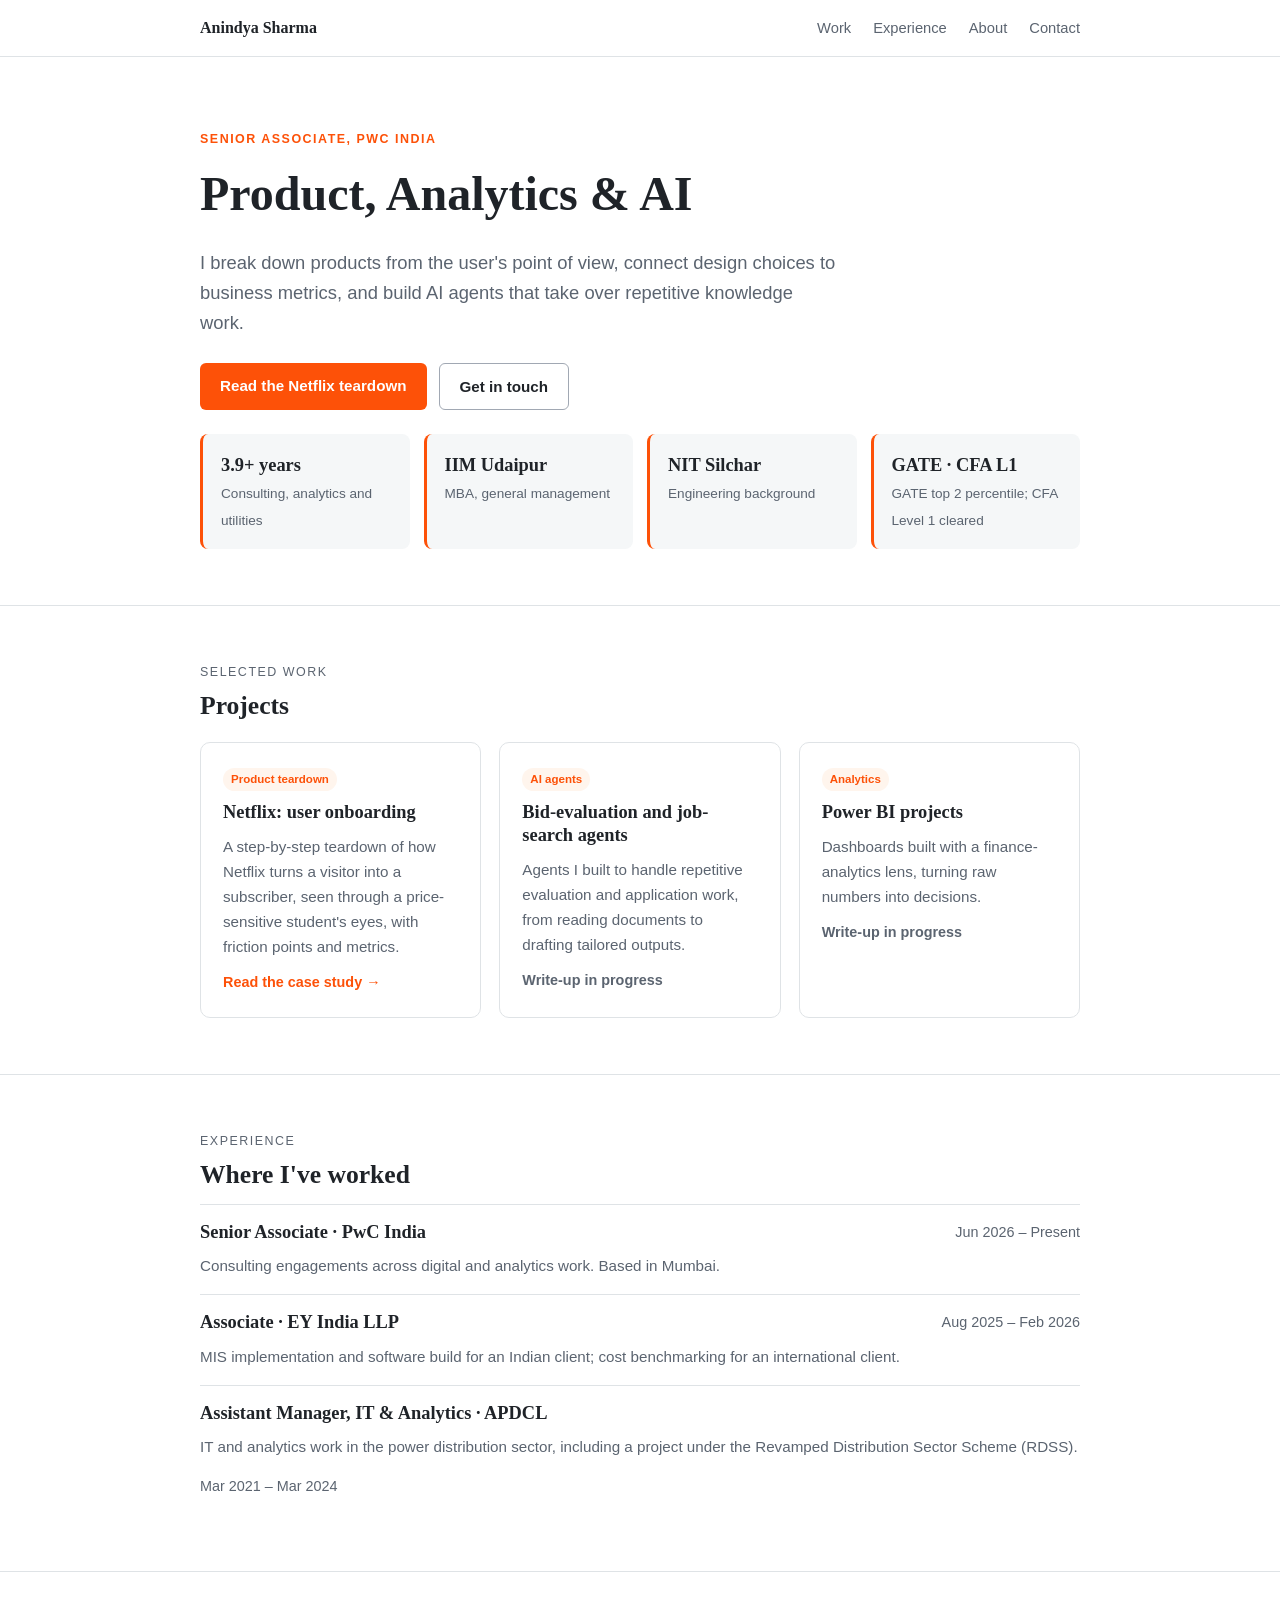
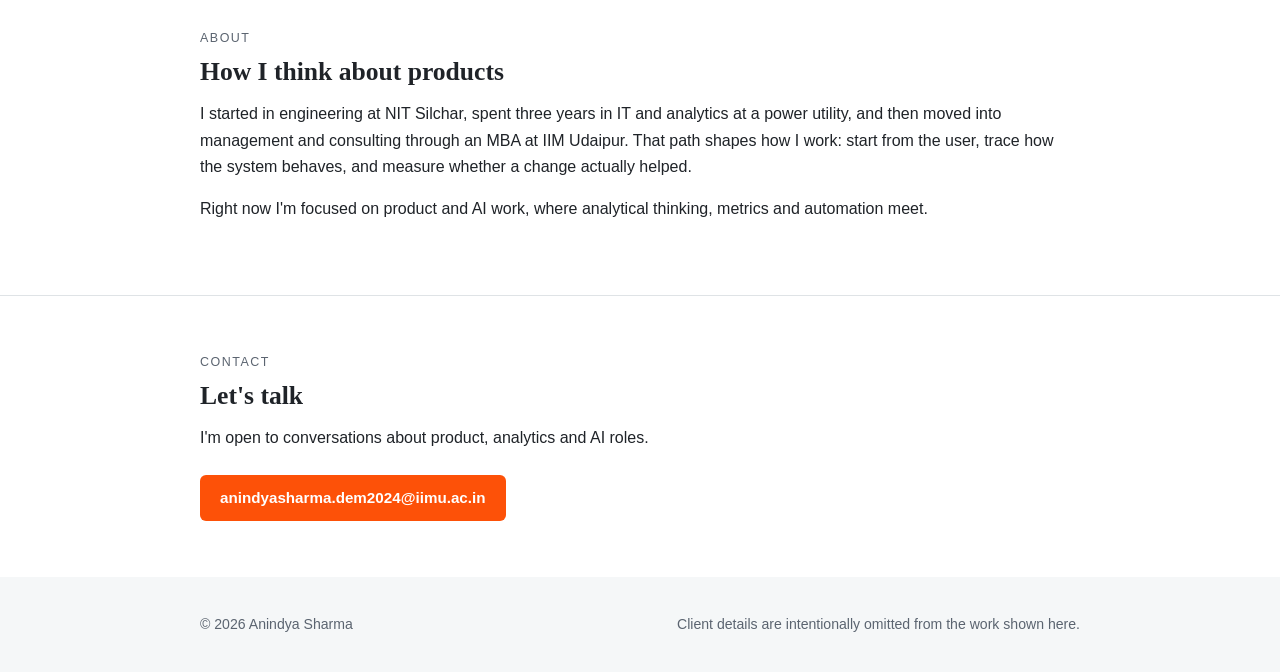
==== index.html @ fd5a07c2 "Add Portfolio SIte" ====
<!DOCTYPE html>
<html lang="en">
<head>
<meta charset="utf-8">
<meta name="viewport" content="width=device-width, initial-scale=1">
<title>Anindya Sharma | Product, Analytics &amp; AI</title>
<meta name="description" content="Portfolio of Anindya Sharma: product teardowns, analytics and AI agent projects. Senior Associate at PwC India; IIM Udaipur MBA; NIT Silchar engineer.">
<link rel="stylesheet" href="style.css">
</head>
<body>

<header class="nav">
  <div class="wrap">
    <a class="brand" href="#top">Anindya Sharma</a>
    <ul>
      <li><a href="#work">Work</a></li>
      <li><a href="#experience">Experience</a></li>
      <li><a href="#about">About</a></li>
      <li><a href="#contact">Contact</a></li>
    </ul>
  </div>
</header>

<main id="top">

  <div class="hero">
    <div class="wrap">
      <div class="eyebrow">Senior Associate, PwC India</div>
      <h1>Product, Analytics &amp; AI</h1>
      <p class="lead">I break down products from the user's point of view, connect design choices to business metrics, and build AI agents that take over repetitive knowledge work.</p>
      <div class="btns">
        <a class="btn primary" href="netflix-onboarding.html">Read the Netflix teardown</a>
        <a class="btn ghost" href="#contact">Get in touch</a>
      </div>
      <div class="stats">
        <div class="stat"><b>3.9+ years</b><span>Consulting, analytics and utilities</span></div>
        <div class="stat"><b>IIM Udaipur</b><span>MBA, general management</span></div>
        <div class="stat"><b>NIT Silchar</b><span>Engineering background</span></div>
        <div class="stat"><b>GATE · CFA L1</b><span>GATE top 2 percentile; CFA Level 1 cleared</span></div>
      </div>
    </div>
  </div>

  <section id="work">
    <div class="wrap">
      <div class="section-label">Selected work</div>
      <h2>Projects</h2>
      <div class="grid">
        <a class="card" href="netflix-onboarding.html">
          <span class="tag">Product teardown</span>
          <h3>Netflix: user onboarding</h3>
          <p>A step-by-step teardown of how Netflix turns a visitor into a subscriber, seen through a price-sensitive student's eyes, with friction points and metrics.</p>
          <div class="more">Read the case study →</div>
        </a>
        <div class="card">
          <span class="tag">AI agents</span>
          <h3>Bid-evaluation and job-search agents</h3>
          <p>Agents I built to handle repetitive evaluation and application work, from reading documents to drafting tailored outputs.</p>
          <div class="more" style="color:var(--grey-1)">Write-up in progress</div>
        </div>
        <div class="card">
          <span class="tag">Analytics</span>
          <h3>Power BI projects</h3>
          <p>Dashboards built with a finance-analytics lens, turning raw numbers into decisions.</p>
          <div class="more" style="color:var(--grey-1)">Write-up in progress</div>
        </div>
      </div>
    </div>
  </section>

  <section id="experience">
    <div class="wrap">
      <div class="section-label">Experience</div>
      <h2>Where I've worked</h2>

      <div class="role">
        <div>
          <h3>Senior Associate · PwC India</h3>
          <p>Consulting engagements across digital and analytics work. Based in Mumbai.</p>
        </div>
        <div class="when">Jun 2026 – Present</div>
      </div>

      <div class="role">
        <div>
          <h3>Associate · EY India LLP</h3>
          <p>MIS implementation and software build for an Indian client; cost benchmarking for an international client.</p>
        </div>
        <div class="when">Aug 2025 – Feb 2026</div>
      </div>

      <div class="role">
        <div>
          <h3>Assistant Manager, IT &amp; Analytics · APDCL</h3>
          <p>IT and analytics work in the power distribution sector, including a project under the Revamped Distribution Sector Scheme (RDSS).</p>
        </div>
        <div class="when">Mar 2021 – Mar 2024</div>
      </div>
    </div>
  </section>

  <section id="about">
    <div class="wrap">
      <div class="section-label">About</div>
      <h2>How I think about products</h2>
      <p>I started in engineering at NIT Silchar, spent three years in IT and analytics at a power utility, and then moved into management and consulting through an MBA at IIM Udaipur. That path shapes how I work: start from the user, trace how the system behaves, and measure whether a change actually helped.</p>
      <p>Right now I'm focused on product and AI work, where analytical thinking, metrics and automation meet.</p>
    </div>
  </section>

  <section id="contact">
    <div class="wrap">
      <div class="section-label">Contact</div>
      <h2>Let's talk</h2>
      <p>I'm open to conversations about product, analytics and AI roles.</p>
      <div class="btns">
        <a class="btn primary" href="mailto:anindyasharma.dem2024@iimu.ac.in">anindyasharma.dem2024@iimu.ac.in</a>
      </div>
    </div>
  </section>

</main>

<footer>
  <div class="wrap">
    <span>© 2026 Anindya Sharma</span>
    <span>Client details are intentionally omitted from the work shown here.</span>
  </div>
</footer>

</body>
</html>
---- style.css ----
:root {
  --orange: #FD5108;
  --orange-2: #FE7C39;
  --orange-soft: #FFE8D4;
  --orange-faint: #FFF5ED;
  --ink: #1f2328;
  --grey-1: #5b6470;
  --grey-2: #A1A8B3;
  --grey-3: #DFE3E6;
  --grey-4: #F5F7F8;
  --bg: #ffffff;
}

* { box-sizing: border-box; }
html { scroll-behavior: smooth; }

body {
  margin: 0;
  font-family: Arial, Helvetica, sans-serif;
  color: var(--ink);
  background: var(--bg);
  line-height: 1.65;
  font-size: 16px;
}

h1, h2, h3 { font-family: Georgia, "Times New Roman", serif; line-height: 1.25; margin: 0 0 .5em; }
h1 { font-size: clamp(2rem, 5vw, 3rem); }
h2 { font-size: 1.6rem; }
h3 { font-size: 1.15rem; }
p { margin: 0 0 1em; }
a { color: var(--orange); text-decoration: none; }
a:hover { text-decoration: underline; }

.wrap { max-width: 920px; margin: 0 auto; padding: 0 20px; }

/* nav */
.nav { position: sticky; top: 0; background: rgba(255,255,255,.94); backdrop-filter: blur(6px); border-bottom: 1px solid var(--grey-3); z-index: 10; }
.nav .wrap { display: flex; justify-content: space-between; align-items: center; height: 56px; }
.nav .brand { font-family: Georgia, serif; font-weight: bold; color: var(--ink); }
.nav ul { list-style: none; display: flex; gap: 22px; margin: 0; padding: 0; font-size: .92rem; }
.nav a { color: var(--grey-1); }
.nav a:hover { color: var(--orange); text-decoration: none; }

/* hero */
.hero { padding: 72px 0 56px; border-bottom: 1px solid var(--grey-3); }
.eyebrow { text-transform: uppercase; letter-spacing: .12em; font-size: .78rem; color: var(--orange); font-weight: bold; margin-bottom: 14px; }
.hero p.lead { font-size: 1.15rem; color: var(--grey-1); max-width: 640px; }
.btns { display: flex; gap: 12px; flex-wrap: wrap; margin-top: 24px; }
.btn { display: inline-block; padding: 10px 20px; border-radius: 6px; font-weight: bold; font-size: .95rem; }
.btn.primary { background: var(--orange); color: #fff; }
.btn.primary:hover { background: var(--orange-2); text-decoration: none; }
.btn.ghost { border: 1px solid var(--grey-2); color: var(--ink); }
.btn.ghost:hover { border-color: var(--orange); color: var(--orange); text-decoration: none; }

section { padding: 56px 0; border-bottom: 1px solid var(--grey-3); }
section:last-of-type { border-bottom: none; }
.section-label { text-transform: uppercase; letter-spacing: .12em; font-size: .78rem; color: var(--grey-1); margin-bottom: 8px; }

/* stats */
.stats { display: grid; grid-template-columns: repeat(auto-fit, minmax(180px, 1fr)); gap: 14px; margin-top: 24px; }
.stat { background: var(--grey-4); border-radius: 8px; padding: 16px 18px; border-left: 3px solid var(--orange); }
.stat b { display: block; font-family: Georgia, serif; font-size: 1.15rem; }
.stat span { font-size: .85rem; color: var(--grey-1); }

/* cards */
.grid { display: grid; grid-template-columns: repeat(auto-fit, minmax(260px, 1fr)); gap: 18px; margin-top: 20px; }
.card { border: 1px solid var(--grey-3); border-radius: 10px; padding: 22px; background: #fff; transition: border-color .15s, transform .15s; display: block; color: var(--ink); }
a.card:hover { border-color: var(--orange); transform: translateY(-2px); text-decoration: none; }
.card .tag { display: inline-block; font-size: .72rem; background: var(--orange-faint); color: var(--orange); padding: 2px 8px; border-radius: 99px; margin-bottom: 10px; font-weight: bold; }
.card .tag.muted { background: var(--grey-4); color: var(--grey-1); }
.card p { color: var(--grey-1); font-size: .95rem; margin-bottom: 0; }
.card .more { margin-top: 12px; font-weight: bold; color: var(--orange); font-size: .9rem; }

/* timeline */
.role { display: flex; justify-content: space-between; gap: 16px; padding: 16px 0; border-top: 1px solid var(--grey-3); flex-wrap: wrap; }
.role:first-of-type { border-top: none; }
.role .when { color: var(--grey-1); font-size: .9rem; white-space: nowrap; }
.role p { color: var(--grey-1); margin: 4px 0 0; font-size: .95rem; }

/* case study */
.case-head { padding: 56px 0 28px; }
.meta { width: 100%; border-collapse: collapse; margin: 18px 0 0; font-size: .92rem; }
.meta td { padding: 9px 12px; border-bottom: 1px solid var(--grey-3); vertical-align: top; }
.meta td:first-child { width: 150px; color: var(--grey-1); font-weight: bold; background: var(--grey-4); }
.callout { background: var(--orange-faint); border-left: 4px solid var(--orange); padding: 16px 20px; border-radius: 6px; margin: 18px 0; }
.callout.grey { background: var(--grey-4); border-left-color: var(--grey-2); }
.flow { display: flex; flex-wrap: wrap; gap: 8px; align-items: center; margin: 14px 0; }
.flow span.step { background: var(--grey-4); border: 1px solid var(--grey-3); padding: 8px 14px; border-radius: 6px; font-weight: bold; font-size: .92rem; }
.flow span.arrow { color: var(--orange); font-weight: bold; }
.two { display: grid; grid-template-columns: 1fr 1fr; gap: 18px; margin: 16px 0; }
.box { border-radius: 8px; padding: 18px 20px; }
.box.good { background: #f1f8f1; border: 1px solid #cfe5cf; }
.box.fix { background: var(--orange-faint); border: 1px solid var(--orange-soft); }
.box h3 { margin-bottom: 8px; }
.box ul { margin: 0; padding-left: 18px; }
.box li { margin-bottom: 6px; }
table.data { width: 100%; border-collapse: collapse; margin: 14px 0; font-size: .95rem; }
table.data th { text-align: left; background: var(--ink); color: #fff; padding: 10px 12px; }
table.data td { padding: 10px 12px; border-bottom: 1px solid var(--grey-3); }
.back { display: inline-block; margin-top: 24px; font-size: .92rem; }

footer { padding: 36px 0; background: var(--grey-4); color: var(--grey-1); font-size: .88rem; }
footer .wrap { display: flex; justify-content: space-between; flex-wrap: wrap; gap: 8px; }

@media (max-width: 640px) {
  .two { grid-template-columns: 1fr; }
  .nav ul { gap: 14px; font-size: .85rem; }
  .hero { padding: 48px 0 40px; }
}
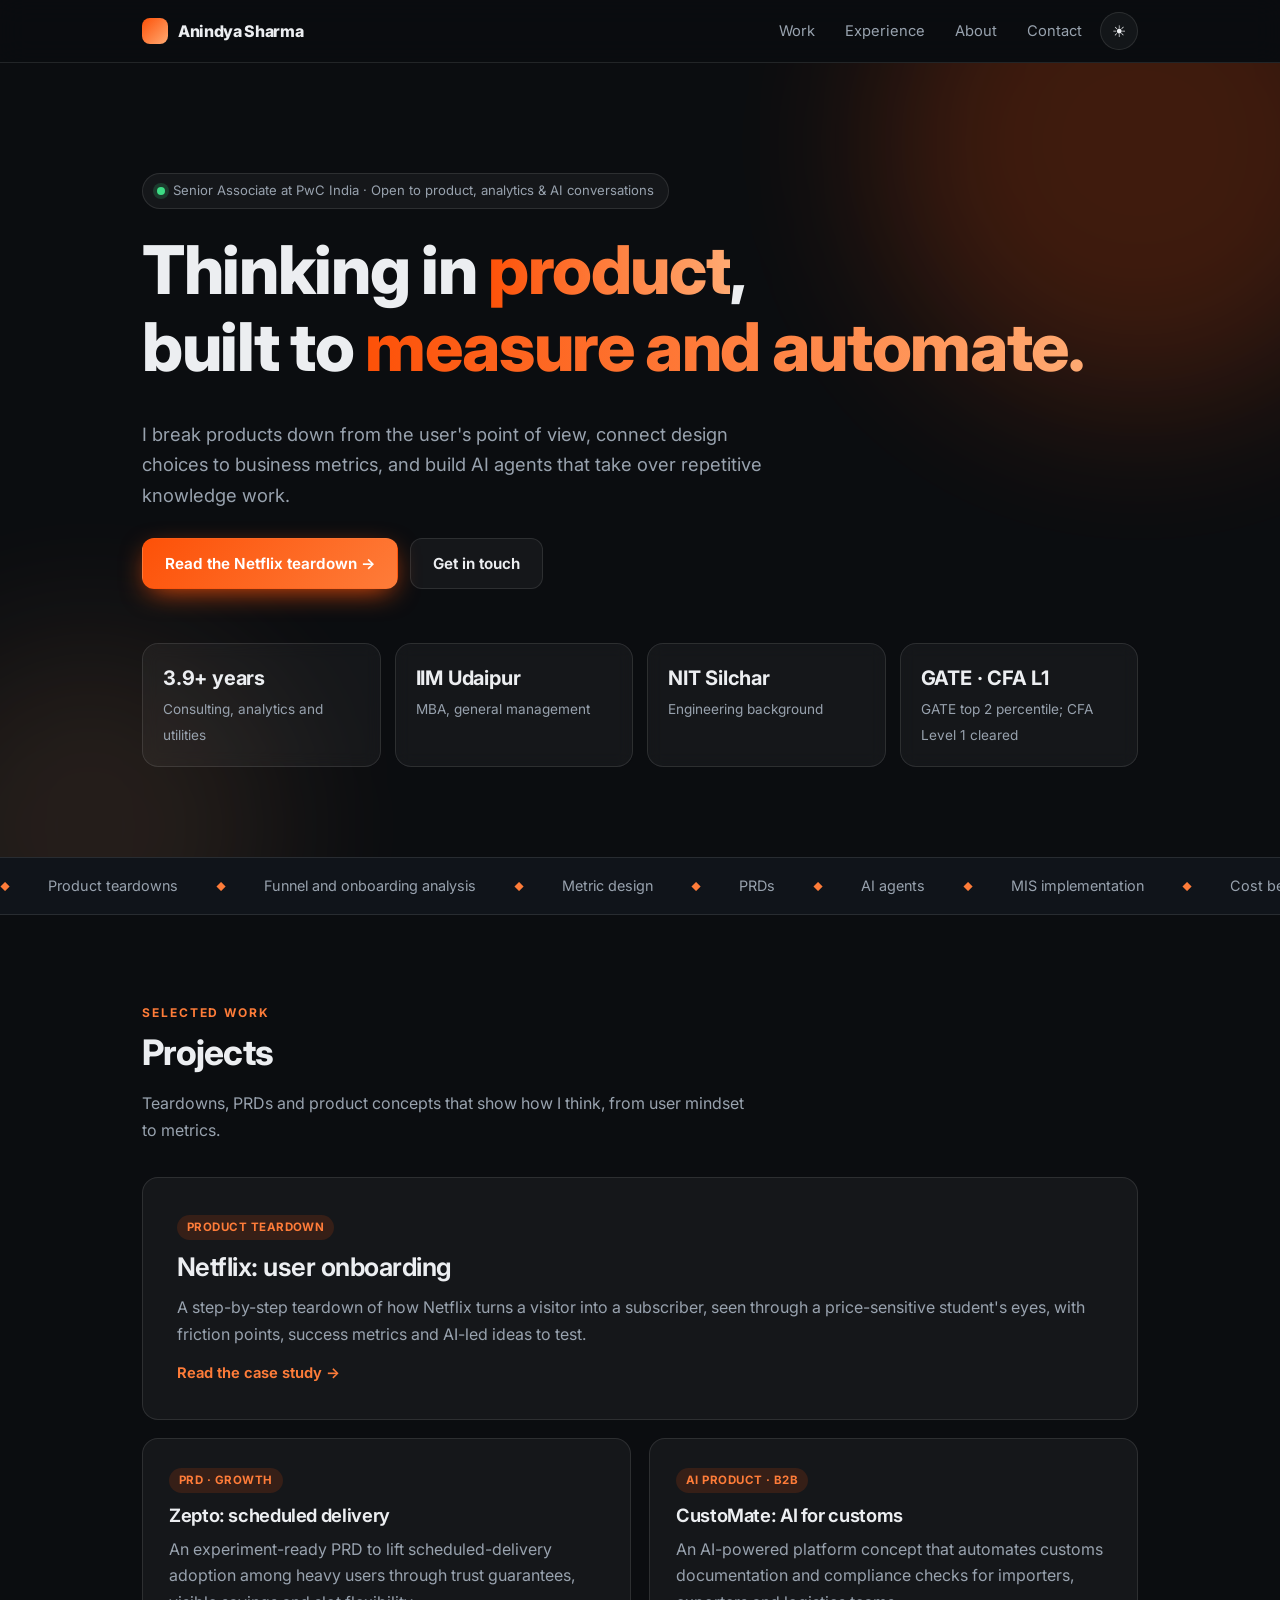
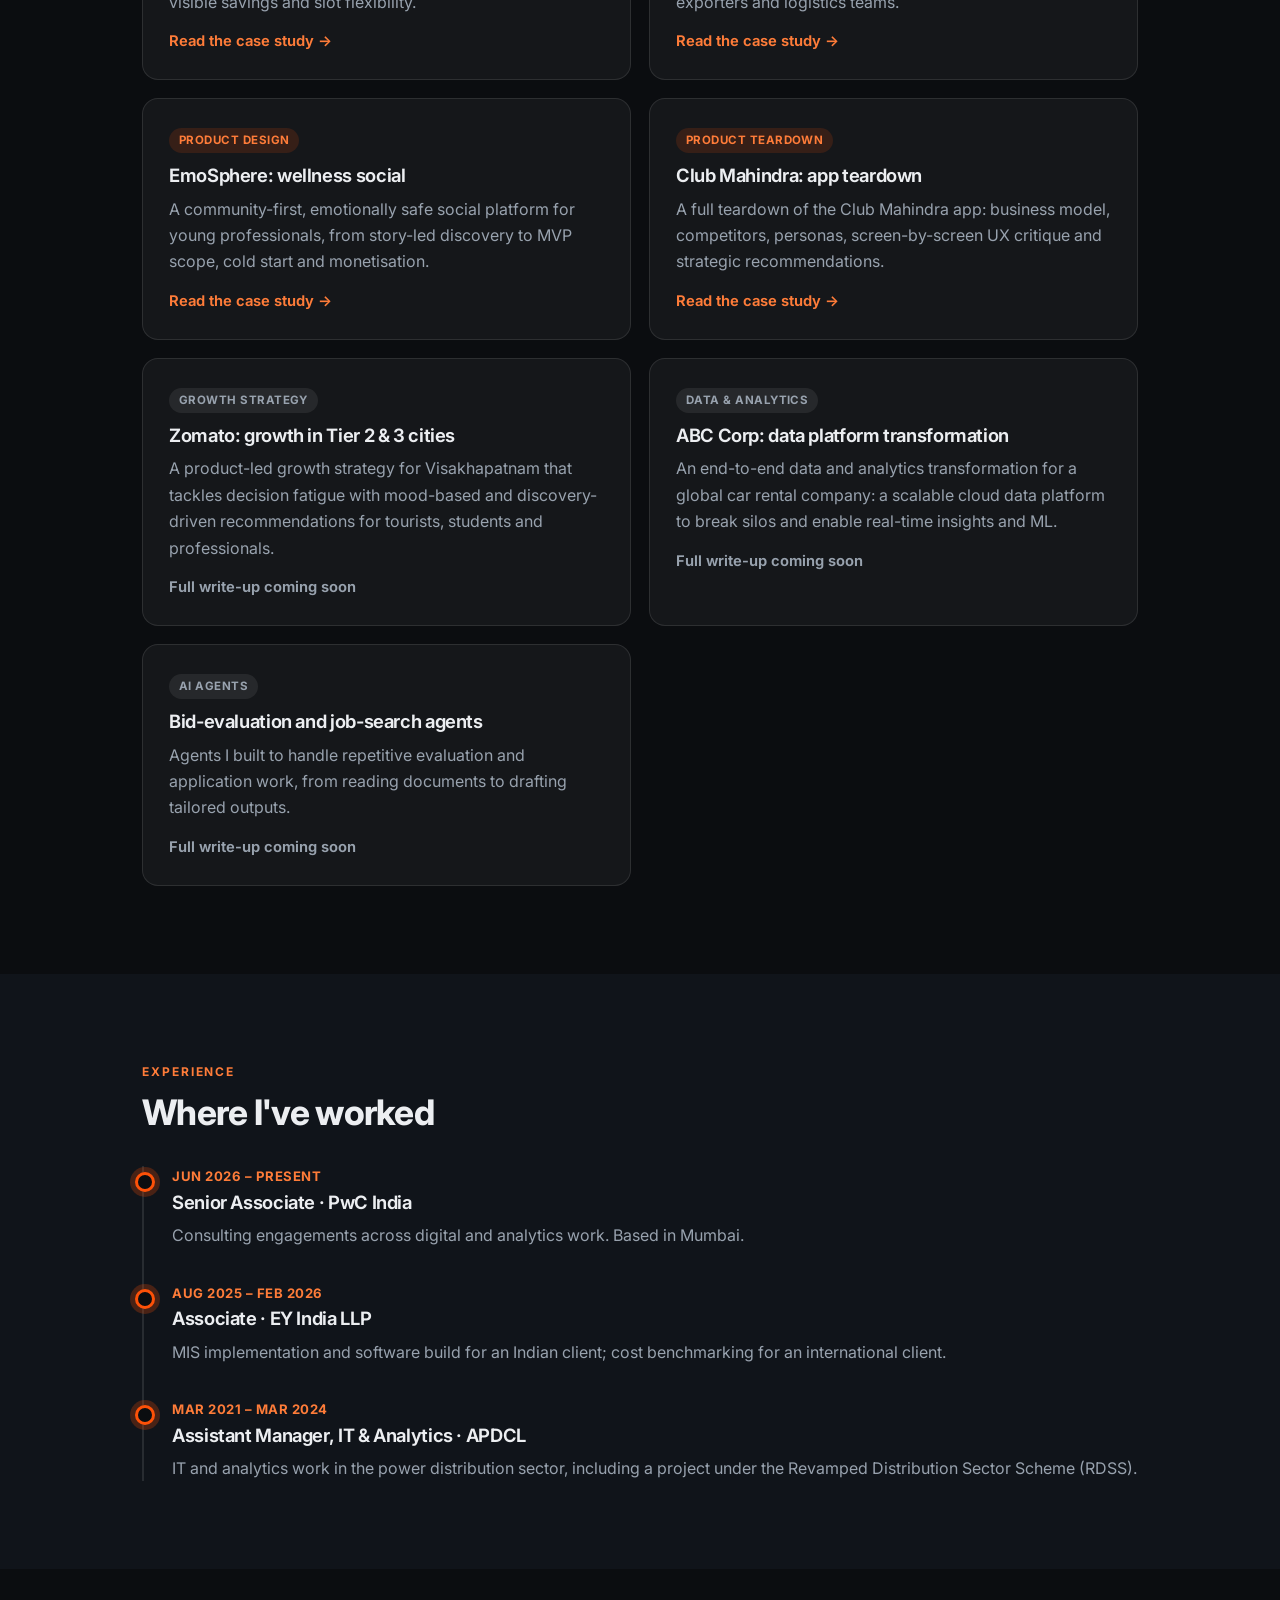
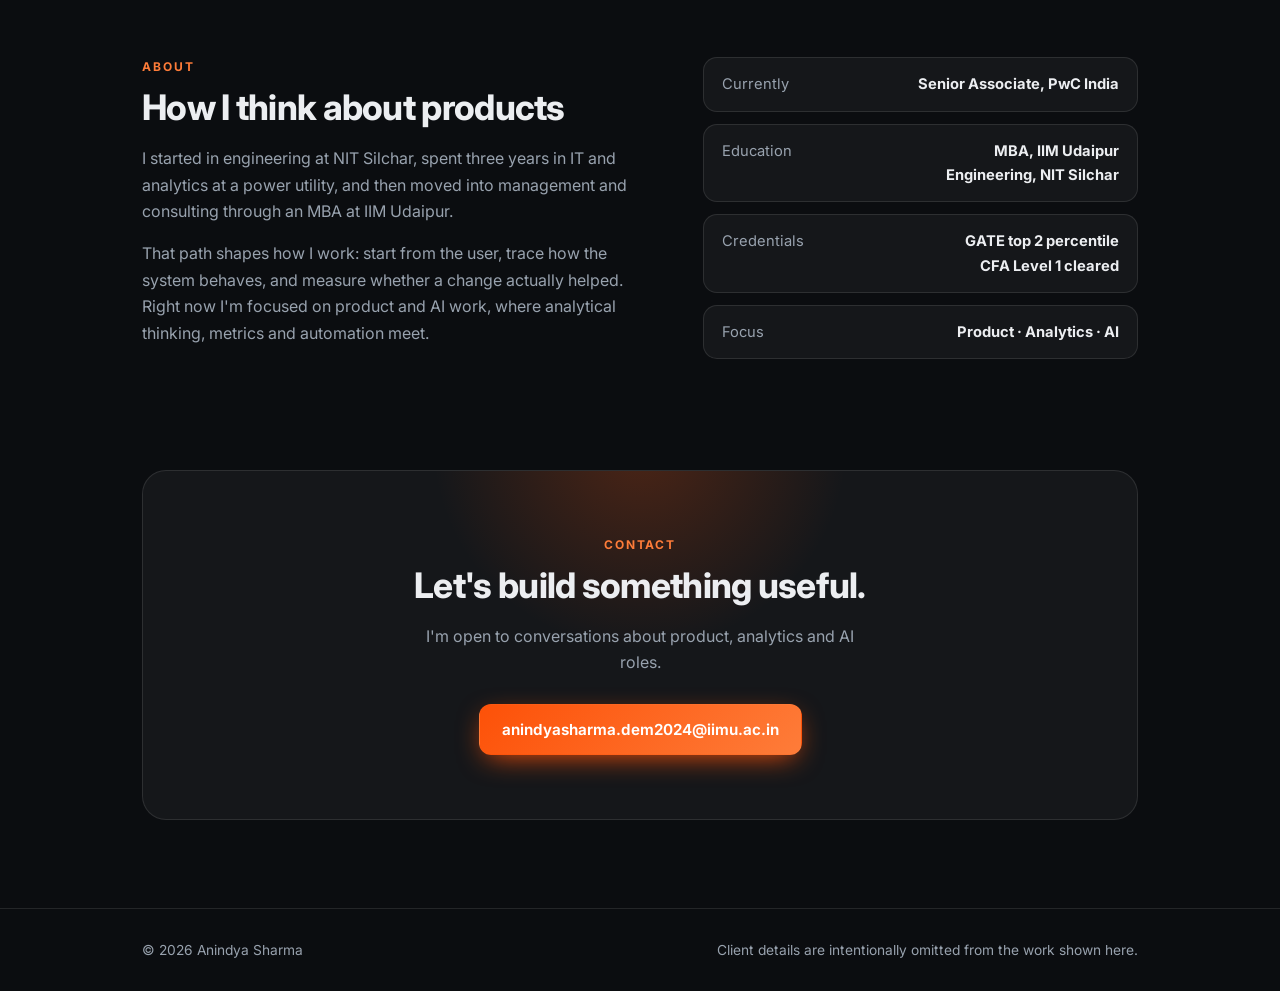
==== commit b1059838: "Added all case studies" ====
--- a/index.html
+++ b/index.html
@@ -5,18 +5,90 @@
 <meta name="viewport" content="width=device-width, initial-scale=1">
 <title>Anindya Sharma | Product, Analytics &amp; AI</title>
 <meta name="description" content="Portfolio of Anindya Sharma: product teardowns, analytics and AI agent projects. Senior Associate at PwC India; IIM Udaipur MBA; NIT Silchar engineer.">
+<meta name="theme-color" content="#0b0d10">
+<link rel="preconnect" href="https://fonts.googleapis.com">
+<link rel="preconnect" href="https://fonts.gstatic.com" crossorigin>
+<link href="https://fonts.googleapis.com/css2?family=Inter:wght@400;500;600;700;800&display=swap" rel="stylesheet">
 <link rel="stylesheet" href="style.css">
+<script>
+(function () {
+  var d = document, r = d.documentElement;
+  r.classList.add('js');
+
+  try {
+    var saved = localStorage.getItem('theme');
+    if (saved) r.setAttribute('data-theme', saved);
+  } catch (e) {}
+
+  d.addEventListener('DOMContentLoaded', function () {
+    /* theme toggle */
+    var btn = d.getElementById('theme');
+    function paint() {
+      if (btn) btn.textContent = r.getAttribute('data-theme') === 'light' ? '\u263E' : '\u2600';
+    }
+    if (btn) {
+      paint();
+      btn.addEventListener('click', function () {
+        var next = r.getAttribute('data-theme') === 'light' ? 'dark' : 'light';
+        r.setAttribute('data-theme', next);
+        try { localStorage.setItem('theme', next); } catch (e) {}
+        paint();
+      });
+    }
+
+    /* scroll reveal */
+    var items = d.querySelectorAll('.reveal');
+    if ('IntersectionObserver' in window) {
+      var io = new IntersectionObserver(function (entries) {
+        entries.forEach(function (e) {
+          if (e.isIntersecting) { e.target.classList.add('in'); io.unobserve(e.target); }
+        });
+      }, { threshold: 0.12 });
+      items.forEach(function (el) { io.observe(el); });
+    } else {
+      items.forEach(function (el) { el.classList.add('in'); });
+    }
+
+    /* reading progress bar */
+    var bar = d.querySelector('.progress');
+    if (bar) {
+      var update = function () {
+        var h = r.scrollHeight - r.clientHeight;
+        bar.style.width = (h > 0 ? (r.scrollTop / h) * 100 : 0) + '%';
+      };
+      window.addEventListener('scroll', update, { passive: true });
+      update();
+    }
+
+    /* rotating word in hero */
+    var rot = d.getElementById('rot');
+    if (rot && !window.matchMedia('(prefers-reduced-motion: reduce)').matches) {
+      var words = ['product', 'analytics', 'AI'], i = 0;
+      setInterval(function () {
+        rot.style.opacity = 0;
+        setTimeout(function () {
+          i = (i + 1) % words.length;
+          rot.textContent = words[i];
+          rot.style.opacity = 1;
+        }, 250);
+      }, 2200);
+    }
+  });
+})();
+
+</script>
 </head>
 <body>
 
 <header class="nav">
   <div class="wrap">
-    <a class="brand" href="#top">Anindya Sharma</a>
+    <a class="brand" href="#top"><i></i>Anindya Sharma</a>
     <ul>
       <li><a href="#work">Work</a></li>
       <li><a href="#experience">Experience</a></li>
       <li><a href="#about">About</a></li>
       <li><a href="#contact">Contact</a></li>
+      <li><button class="toggle" id="theme" aria-label="Toggle light and dark theme">&#9728;</button></li>
     </ul>
   </div>
 </header>
@@ -24,97 +96,140 @@
 <main id="top">
 
   <div class="hero">
-    <div class="wrap">
-      <div class="eyebrow">Senior Associate, PwC India</div>
-      <h1>Product, Analytics &amp; AI</h1>
-      <p class="lead">I break down products from the user's point of view, connect design choices to business metrics, and build AI agents that take over repetitive knowledge work.</p>
+    <div class="blob b1"></div>
+    <div class="blob b2"></div>
+    <div class="wrap">
+      <div class="pill"><span class="dot"></span> Senior Associate at PwC India · Open to product, analytics &amp; AI conversations</div>
+      <h1>Thinking in <span class="grad" id="rot">product</span>,<br>built to <span class="grad">measure and automate.</span></h1>
+      <p class="lead">I break products down from the user's point of view, connect design choices to business metrics, and build AI agents that take over repetitive knowledge work.</p>
       <div class="btns">
-        <a class="btn primary" href="netflix-onboarding.html">Read the Netflix teardown</a>
+        <a class="btn primary" href="netflix-onboarding.html">Read the Netflix teardown &rarr;</a>
         <a class="btn ghost" href="#contact">Get in touch</a>
       </div>
       <div class="stats">
         <div class="stat"><b>3.9+ years</b><span>Consulting, analytics and utilities</span></div>
         <div class="stat"><b>IIM Udaipur</b><span>MBA, general management</span></div>
         <div class="stat"><b>NIT Silchar</b><span>Engineering background</span></div>
-        <div class="stat"><b>GATE · CFA L1</b><span>GATE top 2 percentile; CFA Level 1 cleared</span></div>
-      </div>
+        <div class="stat"><b>GATE &middot; CFA L1</b><span>GATE top 2 percentile; CFA Level 1 cleared</span></div>
+      </div>
+    </div>
+  </div>
+
+  <div class="strip" aria-hidden="true">
+    <div class="track">
+      <span>Product teardowns</span><span>Funnel and onboarding analysis</span><span>Metric design</span><span>PRDs</span><span>AI agents</span><span>MIS implementation</span><span>Cost benchmarking</span><span>Consulting delivery</span>
+      <span>Product teardowns</span><span>Funnel and onboarding analysis</span><span>Metric design</span><span>PRDs</span><span>AI agents</span><span>MIS implementation</span><span>Cost benchmarking</span><span>Consulting delivery</span>
     </div>
   </div>
 
   <section id="work">
     <div class="wrap">
-      <div class="section-label">Selected work</div>
-      <h2>Projects</h2>
+      <div class="label reveal">Selected work</div>
+      <h2 class="reveal">Projects</h2>
+      <p class="sub reveal">Teardowns, PRDs and product concepts that show how I think, from user mindset to metrics.</p>
       <div class="grid">
-        <a class="card" href="netflix-onboarding.html">
-          <span class="tag">Product teardown</span>
+        <a class="card feature reveal" href="netflix-onboarding.html">
+          <span class="tag">PRODUCT TEARDOWN</span>
           <h3>Netflix: user onboarding</h3>
-          <p>A step-by-step teardown of how Netflix turns a visitor into a subscriber, seen through a price-sensitive student's eyes, with friction points and metrics.</p>
-          <div class="more">Read the case study →</div>
-        </a>
-        <div class="card">
-          <span class="tag">AI agents</span>
+          <p>A step-by-step teardown of how Netflix turns a visitor into a subscriber, seen through a price-sensitive student's eyes, with friction points, success metrics and AI-led ideas to test.</p>
+          <div class="more">Read the case study &rarr;</div>
+        </a>
+        <a class="card reveal" href="zepto-scheduled-delivery.html">
+          <span class="tag">PRD &middot; GROWTH</span>
+          <h3>Zepto: scheduled delivery</h3>
+          <p>An experiment-ready PRD to lift scheduled-delivery adoption among heavy users through trust guarantees, visible savings and slot flexibility.</p>
+          <div class="more">Read the case study &rarr;</div>
+        </a>
+        <a class="card reveal" href="customate.html">
+          <span class="tag">AI PRODUCT &middot; B2B</span>
+          <h3>CustoMate: AI for customs</h3>
+          <p>An AI-powered platform concept that automates customs documentation and compliance checks for importers, exporters and logistics teams.</p>
+          <div class="more">Read the case study &rarr;</div>
+        </a>
+        <a class="card reveal" href="emosphere.html">
+          <span class="tag">PRODUCT DESIGN</span>
+          <h3>EmoSphere: wellness social</h3>
+          <p>A community-first, emotionally safe social platform for young professionals, from story-led discovery to MVP scope, cold start and monetisation.</p>
+          <div class="more">Read the case study &rarr;</div>
+        </a>
+        <a class="card reveal" href="club-mahindra-teardown.html">
+          <span class="tag">PRODUCT TEARDOWN</span>
+          <h3>Club Mahindra: app teardown</h3>
+          <p>A full teardown of the Club Mahindra app: business model, competitors, personas, screen-by-screen UX critique and strategic recommendations.</p>
+          <div class="more">Read the case study &rarr;</div>
+        </a>
+        <div class="card reveal">
+          <span class="tag muted">GROWTH STRATEGY</span>
+          <h3>Zomato: growth in Tier 2 &amp; 3 cities</h3>
+          <p>A product-led growth strategy for Visakhapatnam that tackles decision fatigue with mood-based and discovery-driven recommendations for tourists, students and professionals.</p>
+          <div class="more soon">Full write-up coming soon</div>
+        </div>
+        <div class="card reveal">
+          <span class="tag muted">DATA &amp; ANALYTICS</span>
+          <h3>ABC Corp: data platform transformation</h3>
+          <p>An end-to-end data and analytics transformation for a global car rental company: a scalable cloud data platform to break silos and enable real-time insights and ML.</p>
+          <div class="more soon">Full write-up coming soon</div>
+        </div>
+        <div class="card reveal">
+          <span class="tag muted">AI AGENTS</span>
           <h3>Bid-evaluation and job-search agents</h3>
           <p>Agents I built to handle repetitive evaluation and application work, from reading documents to drafting tailored outputs.</p>
-          <div class="more" style="color:var(--grey-1)">Write-up in progress</div>
-        </div>
-        <div class="card">
-          <span class="tag">Analytics</span>
-          <h3>Power BI projects</h3>
-          <p>Dashboards built with a finance-analytics lens, turning raw numbers into decisions.</p>
-          <div class="more" style="color:var(--grey-1)">Write-up in progress</div>
-        </div>
-      </div>
-    </div>
-  </section>
-
-  <section id="experience">
-    <div class="wrap">
-      <div class="section-label">Experience</div>
-      <h2>Where I've worked</h2>
-
-      <div class="role">
-        <div>
-          <h3>Senior Associate · PwC India</h3>
+          <div class="more soon">Full write-up coming soon</div>
+        </div>
+      </div>
+    </div>
+  </section>
+
+  <section id="experience" style="background:var(--bg2)">
+    <div class="wrap">
+      <div class="label reveal">Experience</div>
+      <h2 class="reveal">Where I've worked</h2>
+      <div class="tl">
+        <div class="item reveal">
+          <div class="when">JUN 2026 &ndash; PRESENT</div>
+          <h3>Senior Associate &middot; PwC India</h3>
           <p>Consulting engagements across digital and analytics work. Based in Mumbai.</p>
         </div>
-        <div class="when">Jun 2026 – Present</div>
-      </div>
-
-      <div class="role">
-        <div>
-          <h3>Associate · EY India LLP</h3>
+        <div class="item reveal">
+          <div class="when">AUG 2025 &ndash; FEB 2026</div>
+          <h3>Associate &middot; EY India LLP</h3>
           <p>MIS implementation and software build for an Indian client; cost benchmarking for an international client.</p>
         </div>
-        <div class="when">Aug 2025 – Feb 2026</div>
-      </div>
-
-      <div class="role">
-        <div>
-          <h3>Assistant Manager, IT &amp; Analytics · APDCL</h3>
+        <div class="item reveal">
+          <div class="when">MAR 2021 &ndash; MAR 2024</div>
+          <h3>Assistant Manager, IT &amp; Analytics &middot; APDCL</h3>
           <p>IT and analytics work in the power distribution sector, including a project under the Revamped Distribution Sector Scheme (RDSS).</p>
         </div>
-        <div class="when">Mar 2021 – Mar 2024</div>
       </div>
     </div>
   </section>
 
   <section id="about">
-    <div class="wrap">
-      <div class="section-label">About</div>
-      <h2>How I think about products</h2>
-      <p>I started in engineering at NIT Silchar, spent three years in IT and analytics at a power utility, and then moved into management and consulting through an MBA at IIM Udaipur. That path shapes how I work: start from the user, trace how the system behaves, and measure whether a change actually helped.</p>
-      <p>Right now I'm focused on product and AI work, where analytical thinking, metrics and automation meet.</p>
-    </div>
-  </section>
-
-  <section id="contact">
-    <div class="wrap">
-      <div class="section-label">Contact</div>
-      <h2>Let's talk</h2>
-      <p>I'm open to conversations about product, analytics and AI roles.</p>
-      <div class="btns">
-        <a class="btn primary" href="mailto:anindyasharma.dem2024@iimu.ac.in">anindyasharma.dem2024@iimu.ac.in</a>
+    <div class="wrap about">
+      <div>
+        <div class="label reveal">About</div>
+        <h2 class="reveal">How I think about products</h2>
+        <p class="reveal">I started in engineering at NIT Silchar, spent three years in IT and analytics at a power utility, and then moved into management and consulting through an MBA at IIM Udaipur.</p>
+        <p class="reveal">That path shapes how I work: start from the user, trace how the system behaves, and measure whether a change actually helped. Right now I'm focused on product and AI work, where analytical thinking, metrics and automation meet.</p>
+      </div>
+      <div class="facts reveal">
+        <div class="fact"><span>Currently</span><b>Senior Associate, PwC India</b></div>
+        <div class="fact"><span>Education</span><b>MBA, IIM Udaipur<br>Engineering, NIT Silchar</b></div>
+        <div class="fact"><span>Credentials</span><b>GATE top 2 percentile<br>CFA Level 1 cleared</b></div>
+        <div class="fact"><span>Focus</span><b>Product &middot; Analytics &middot; AI</b></div>
+      </div>
+    </div>
+  </section>
+
+  <section id="contact" style="padding-top:20px">
+    <div class="wrap">
+      <div class="cta reveal">
+        <div class="label">Contact</div>
+        <h2>Let's build something useful.</h2>
+        <p>I'm open to conversations about product, analytics and AI roles.</p>
+        <div class="btns">
+          <a class="btn primary" href="mailto:anindyasharma.dem2024@iimu.ac.in">anindyasharma.dem2024@iimu.ac.in</a>
+        </div>
       </div>
     </div>
   </section>
@@ -123,7 +238,7 @@
 
 <footer>
   <div class="wrap">
-    <span>© 2026 Anindya Sharma</span>
+    <span>&copy; 2026 Anindya Sharma</span>
     <span>Client details are intentionally omitted from the work shown here.</span>
   </div>
 </footer>
--- a/style.css
+++ b/style.css
@@ -1,109 +1,189 @@
 :root {
-  --orange: #FD5108;
-  --orange-2: #FE7C39;
-  --orange-soft: #FFE8D4;
-  --orange-faint: #FFF5ED;
-  --ink: #1f2328;
-  --grey-1: #5b6470;
-  --grey-2: #A1A8B3;
-  --grey-3: #DFE3E6;
-  --grey-4: #F5F7F8;
+  --bg: #0b0d10;
+  --bg2: #10141a;
+  --card: rgba(255,255,255,.045);
+  --card-hover: rgba(255,255,255,.075);
+  --line: rgba(255,255,255,.10);
+  --text: #eceef1;
+  --muted: #98a2ae;
+  --o1: #FD5108;
+  --o2: #FE7C39;
+  --o3: #FFAA72;
+  --glow: rgba(253,81,8,.24);
+  --nav-bg: rgba(11,13,16,.72);
+  --good: rgba(80,200,120,.10);
+  --good-line: rgba(80,200,120,.30);
+  --fix: rgba(253,81,8,.10);
+  --fix-line: rgba(253,81,8,.32);
+  --radius: 16px;
+}
+:root[data-theme="light"] {
   --bg: #ffffff;
+  --bg2: #f5f7f8;
+  --card: #ffffff;
+  --card-hover: #fff5ed;
+  --line: #dfe3e6;
+  --text: #1c2026;
+  --muted: #5b6470;
+  --glow: rgba(253,81,8,.14);
+  --nav-bg: rgba(255,255,255,.80);
+  --good: #f1f8f1;
+  --good-line: #cfe5cf;
+  --fix: #fff5ed;
+  --fix-line: #ffe0cb;
 }
 
 * { box-sizing: border-box; }
 html { scroll-behavior: smooth; }
-
 body {
   margin: 0;
-  font-family: Arial, Helvetica, sans-serif;
-  color: var(--ink);
+  font-family: Inter, system-ui, -apple-system, "Segoe UI", Roboto, Arial, sans-serif;
   background: var(--bg);
+  color: var(--text);
   line-height: 1.65;
   font-size: 16px;
+  -webkit-font-smoothing: antialiased;
+  overflow-x: hidden;
 }
+h1, h2, h3 { line-height: 1.15; margin: 0 0 .5em; letter-spacing: -.02em; }
+h1 { font-size: clamp(2.3rem, 6.2vw, 4.2rem); font-weight: 800; }
+h2 { font-size: clamp(1.6rem, 3.4vw, 2.2rem); font-weight: 750; }
+h3 { font-size: 1.15rem; font-weight: 650; }
+p { margin: 0 0 1em; color: var(--muted); }
+a { color: var(--o2); text-decoration: none; }
+a:hover { text-decoration: underline; }
+b, strong { color: var(--text); }
+.wrap { max-width: 1040px; margin: 0 auto; padding: 0 22px; position: relative; z-index: 1; }
+.grad { background: linear-gradient(90deg, var(--o1), var(--o3)); -webkit-background-clip: text; background-clip: text; color: transparent; }
 
-h1, h2, h3 { font-family: Georgia, "Times New Roman", serif; line-height: 1.25; margin: 0 0 .5em; }
-h1 { font-size: clamp(2rem, 5vw, 3rem); }
-h2 { font-size: 1.6rem; }
-h3 { font-size: 1.15rem; }
-p { margin: 0 0 1em; }
-a { color: var(--orange); text-decoration: none; }
-a:hover { text-decoration: underline; }
-
-.wrap { max-width: 920px; margin: 0 auto; padding: 0 20px; }
-
-/* nav */
-.nav { position: sticky; top: 0; background: rgba(255,255,255,.94); backdrop-filter: blur(6px); border-bottom: 1px solid var(--grey-3); z-index: 10; }
-.nav .wrap { display: flex; justify-content: space-between; align-items: center; height: 56px; }
-.nav .brand { font-family: Georgia, serif; font-weight: bold; color: var(--ink); }
-.nav ul { list-style: none; display: flex; gap: 22px; margin: 0; padding: 0; font-size: .92rem; }
-.nav a { color: var(--grey-1); }
-.nav a:hover { color: var(--orange); text-decoration: none; }
+/* progress + nav */
+.progress { position: fixed; top: 0; left: 0; height: 3px; width: 0; background: linear-gradient(90deg, var(--o1), var(--o3)); z-index: 50; }
+.nav { position: sticky; top: 0; z-index: 40; background: var(--nav-bg); backdrop-filter: blur(14px); -webkit-backdrop-filter: blur(14px); border-bottom: 1px solid var(--line); }
+.nav .wrap { display: flex; align-items: center; justify-content: space-between; height: 62px; }
+.brand { font-weight: 800; color: var(--text); letter-spacing: -.02em; display: flex; align-items: center; gap: 10px; }
+.brand i { width: 26px; height: 26px; border-radius: 8px; background: linear-gradient(135deg, var(--o1), var(--o3)); display: inline-block; }
+.nav ul { list-style: none; display: flex; gap: 6px; margin: 0; padding: 0; align-items: center; }
+.nav ul a { color: var(--muted); font-size: .92rem; padding: 8px 12px; border-radius: 99px; display: block; }
+.nav ul a:hover { color: var(--text); background: var(--card); text-decoration: none; }
+.toggle { border: 1px solid var(--line); background: var(--card); color: var(--text); width: 38px; height: 38px; border-radius: 99px; cursor: pointer; font-size: 1rem; }
+.toggle:hover { border-color: var(--o2); }
 
 /* hero */
-.hero { padding: 72px 0 56px; border-bottom: 1px solid var(--grey-3); }
-.eyebrow { text-transform: uppercase; letter-spacing: .12em; font-size: .78rem; color: var(--orange); font-weight: bold; margin-bottom: 14px; }
-.hero p.lead { font-size: 1.15rem; color: var(--grey-1); max-width: 640px; }
-.btns { display: flex; gap: 12px; flex-wrap: wrap; margin-top: 24px; }
-.btn { display: inline-block; padding: 10px 20px; border-radius: 6px; font-weight: bold; font-size: .95rem; }
-.btn.primary { background: var(--orange); color: #fff; }
-.btn.primary:hover { background: var(--orange-2); text-decoration: none; }
-.btn.ghost { border: 1px solid var(--grey-2); color: var(--ink); }
-.btn.ghost:hover { border-color: var(--orange); color: var(--orange); text-decoration: none; }
+.hero { position: relative; padding: 110px 0 90px; overflow: hidden; }
+.blob { position: absolute; border-radius: 50%; filter: blur(80px); opacity: .9; pointer-events: none; animation: float 14s ease-in-out infinite; }
+.blob.b1 { width: 520px; height: 520px; background: var(--glow); top: -180px; right: -120px; }
+.blob.b2 { width: 380px; height: 380px; background: rgba(255,170,114,.12); bottom: -160px; left: -100px; animation-delay: -6s; }
+@keyframes float { 0%,100% { transform: translate(0,0) scale(1); } 50% { transform: translate(-30px, 24px) scale(1.06); } }
+.pill { display: inline-flex; align-items: center; gap: 8px; border: 1px solid var(--line); background: var(--card); border-radius: 99px; padding: 6px 14px; font-size: .82rem; color: var(--muted); margin-bottom: 22px; }
+.pill .dot { width: 8px; height: 8px; border-radius: 50%; background: #3ddc84; box-shadow: 0 0 0 4px rgba(61,220,132,.18); }
+.hero p.lead { font-size: 1.15rem; max-width: 640px; }
+.btns { display: flex; flex-wrap: wrap; gap: 12px; margin-top: 28px; }
+.btn { display: inline-flex; align-items: center; gap: 8px; padding: 12px 22px; border-radius: 12px; font-weight: 650; font-size: .95rem; border: 1px solid transparent; transition: transform .15s, box-shadow .15s, border-color .15s; }
+.btn:hover { text-decoration: none; transform: translateY(-2px); }
+.btn.primary { background: linear-gradient(135deg, var(--o1), var(--o2)); color: #fff; box-shadow: 0 8px 28px -8px var(--o1); }
+.btn.ghost { border-color: var(--line); color: var(--text); background: var(--card); }
+.btn.ghost:hover { border-color: var(--o2); }
 
-section { padding: 56px 0; border-bottom: 1px solid var(--grey-3); }
-section:last-of-type { border-bottom: none; }
-.section-label { text-transform: uppercase; letter-spacing: .12em; font-size: .78rem; color: var(--grey-1); margin-bottom: 8px; }
+.stats { display: grid; grid-template-columns: repeat(auto-fit, minmax(210px, 1fr)); gap: 14px; margin-top: 54px; }
+.stat { border: 1px solid var(--line); background: var(--card); border-radius: var(--radius); padding: 18px 20px; backdrop-filter: blur(8px); }
+.stat b { display: block; font-size: 1.25rem; letter-spacing: -.01em; }
+.stat span { font-size: .85rem; color: var(--muted); }
 
-/* stats */
-.stats { display: grid; grid-template-columns: repeat(auto-fit, minmax(180px, 1fr)); gap: 14px; margin-top: 24px; }
-.stat { background: var(--grey-4); border-radius: 8px; padding: 16px 18px; border-left: 3px solid var(--orange); }
-.stat b { display: block; font-family: Georgia, serif; font-size: 1.15rem; }
-.stat span { font-size: .85rem; color: var(--grey-1); }
+/* strip */
+.strip { border-block: 1px solid var(--line); background: var(--bg2); padding: 16px 0; overflow: hidden; }
+.strip .track { display: flex; gap: 38px; white-space: nowrap; width: max-content; animation: scroll 32s linear infinite; color: var(--muted); font-size: .9rem; }
+.strip .track span::before { content: "◆"; color: var(--o2); margin-right: 38px; font-size: .6rem; vertical-align: middle; }
+@keyframes scroll { to { transform: translateX(-50%); } }
+
+/* sections */
+section { padding: 88px 0; }
+.label { text-transform: uppercase; letter-spacing: .16em; font-size: .75rem; color: var(--o2); font-weight: 700; margin-bottom: 10px; }
+.sub { max-width: 620px; }
 
 /* cards */
-.grid { display: grid; grid-template-columns: repeat(auto-fit, minmax(260px, 1fr)); gap: 18px; margin-top: 20px; }
-.card { border: 1px solid var(--grey-3); border-radius: 10px; padding: 22px; background: #fff; transition: border-color .15s, transform .15s; display: block; color: var(--ink); }
-a.card:hover { border-color: var(--orange); transform: translateY(-2px); text-decoration: none; }
-.card .tag { display: inline-block; font-size: .72rem; background: var(--orange-faint); color: var(--orange); padding: 2px 8px; border-radius: 99px; margin-bottom: 10px; font-weight: bold; }
-.card .tag.muted { background: var(--grey-4); color: var(--grey-1); }
-.card p { color: var(--grey-1); font-size: .95rem; margin-bottom: 0; }
-.card .more { margin-top: 12px; font-weight: bold; color: var(--orange); font-size: .9rem; }
+.grid { display: grid; grid-template-columns: repeat(2, 1fr); gap: 18px; margin-top: 34px; }
+.card { position: relative; display: block; border: 1px solid var(--line); background: var(--card); border-radius: var(--radius); padding: 26px; color: var(--text); transition: transform .2s, border-color .2s, background .2s; overflow: hidden; }
+.card::after { content: ""; position: absolute; inset: auto -40% -60% auto; width: 260px; height: 260px; background: radial-gradient(circle, var(--glow), transparent 70%); opacity: 0; transition: opacity .3s; pointer-events: none; }
+a.card:hover { transform: translateY(-4px); border-color: var(--o2); background: var(--card-hover); text-decoration: none; }
+a.card:hover::after { opacity: 1; }
+.card.feature { grid-column: 1 / -1; padding: 34px; }
+.card.feature h3 { font-size: 1.6rem; }
+.tag { display: inline-block; font-size: .72rem; font-weight: 700; padding: 3px 10px; border-radius: 99px; background: rgba(253,81,8,.14); color: var(--o2); margin-bottom: 12px; letter-spacing: .04em; }
+.tag.muted { background: var(--card-hover); color: var(--muted); }
+.card .more { margin-top: 14px; font-weight: 650; color: var(--o2); font-size: .92rem; }
+.card .more.soon { color: var(--muted); }
+.card p { margin-bottom: 0; }
 
 /* timeline */
-.role { display: flex; justify-content: space-between; gap: 16px; padding: 16px 0; border-top: 1px solid var(--grey-3); flex-wrap: wrap; }
-.role:first-of-type { border-top: none; }
-.role .when { color: var(--grey-1); font-size: .9rem; white-space: nowrap; }
-.role p { color: var(--grey-1); margin: 4px 0 0; font-size: .95rem; }
+.tl { margin-top: 34px; border-left: 2px solid var(--line); padding-left: 28px; }
+.tl .item { position: relative; padding-bottom: 34px; }
+.tl .item:last-child { padding-bottom: 0; }
+.tl .item::before { content: ""; position: absolute; left: -37px; top: 6px; width: 14px; height: 14px; border-radius: 50%; background: var(--bg); border: 3px solid var(--o1); box-shadow: 0 0 0 5px var(--glow); }
+.tl .when { font-size: .82rem; color: var(--o2); font-weight: 700; letter-spacing: .04em; margin-bottom: 4px; }
+.tl p { margin: 4px 0 0; }
+
+/* about */
+.about { display: grid; grid-template-columns: 1.2fr 1fr; gap: 40px; align-items: start; }
+.facts { display: grid; gap: 12px; }
+.fact { border: 1px solid var(--line); background: var(--card); border-radius: 14px; padding: 14px 18px; display: flex; justify-content: space-between; gap: 12px; font-size: .92rem; }
+.fact span { color: var(--muted); }
+.fact b { text-align: right; }
+
+/* contact */
+.cta { text-align: center; border: 1px solid var(--line); background: var(--card); border-radius: 24px; padding: 64px 24px; position: relative; overflow: hidden; }
+.cta::before { content: ""; position: absolute; width: 420px; height: 420px; left: 50%; top: -240px; transform: translateX(-50%); background: radial-gradient(circle, var(--glow), transparent 70%); }
+.cta > * { position: relative; }
+.cta p { max-width: 460px; margin-inline: auto; }
+.cta .btns { justify-content: center; }
+
+footer { border-top: 1px solid var(--line); padding: 30px 0; color: var(--muted); font-size: .86rem; }
+footer .wrap { display: flex; justify-content: space-between; flex-wrap: wrap; gap: 8px; }
 
 /* case study */
-.case-head { padding: 56px 0 28px; }
-.meta { width: 100%; border-collapse: collapse; margin: 18px 0 0; font-size: .92rem; }
-.meta td { padding: 9px 12px; border-bottom: 1px solid var(--grey-3); vertical-align: top; }
-.meta td:first-child { width: 150px; color: var(--grey-1); font-weight: bold; background: var(--grey-4); }
-.callout { background: var(--orange-faint); border-left: 4px solid var(--orange); padding: 16px 20px; border-radius: 6px; margin: 18px 0; }
-.callout.grey { background: var(--grey-4); border-left-color: var(--grey-2); }
-.flow { display: flex; flex-wrap: wrap; gap: 8px; align-items: center; margin: 14px 0; }
-.flow span.step { background: var(--grey-4); border: 1px solid var(--grey-3); padding: 8px 14px; border-radius: 6px; font-weight: bold; font-size: .92rem; }
-.flow span.arrow { color: var(--orange); font-weight: bold; }
-.two { display: grid; grid-template-columns: 1fr 1fr; gap: 18px; margin: 16px 0; }
-.box { border-radius: 8px; padding: 18px 20px; }
-.box.good { background: #f1f8f1; border: 1px solid #cfe5cf; }
-.box.fix { background: var(--orange-faint); border: 1px solid var(--orange-soft); }
-.box h3 { margin-bottom: 8px; }
-.box ul { margin: 0; padding-left: 18px; }
-.box li { margin-bottom: 6px; }
-table.data { width: 100%; border-collapse: collapse; margin: 14px 0; font-size: .95rem; }
-table.data th { text-align: left; background: var(--ink); color: #fff; padding: 10px 12px; }
-table.data td { padding: 10px 12px; border-bottom: 1px solid var(--grey-3); }
-.back { display: inline-block; margin-top: 24px; font-size: .92rem; }
+.case-hero { position: relative; padding: 90px 0 40px; overflow: hidden; }
+.chips { display: flex; flex-wrap: wrap; gap: 10px; margin-top: 22px; }
+.chip { border: 1px solid var(--line); background: var(--card); border-radius: 99px; padding: 6px 14px; font-size: .84rem; color: var(--muted); }
+.chip b { color: var(--text); margin-right: 6px; }
+.callout { border: 1px solid var(--fix-line); background: var(--fix); border-radius: var(--radius); padding: 20px 24px; margin: 28px 0 0; color: var(--text); }
+.callout.grey { border-color: var(--line); background: var(--card); color: var(--muted); }
+.case section { padding: 52px 0; border-top: 1px solid var(--line); }
+.case h2 { display: flex; align-items: baseline; gap: 14px; }
+.case h2 em { font-style: normal; font-size: .9rem; color: var(--o2); font-weight: 800; letter-spacing: .08em; }
+.case ul { color: var(--muted); padding-left: 20px; }
+.case li { margin-bottom: 8px; }
+.flow { display: grid; grid-template-columns: repeat(4, 1fr); gap: 12px; margin: 22px 0; }
+.flow .step { position: relative; border: 1px solid var(--line); background: var(--card); border-radius: 14px; padding: 16px; font-weight: 650; text-align: center; font-size: .95rem; }
+.flow .step small { display: block; color: var(--o2); font-size: .72rem; letter-spacing: .1em; margin-bottom: 4px; }
+.flow .step:not(:last-child)::after { content: "→"; position: absolute; right: -16px; top: 50%; transform: translateY(-50%); color: var(--o2); font-weight: 800; z-index: 2; }
+.two { display: grid; grid-template-columns: 1fr 1fr; gap: 18px; margin: 22px 0; }
+.box { border-radius: var(--radius); padding: 24px; }
+.box.good { background: var(--good); border: 1px solid var(--good-line); }
+.box.fix { background: var(--fix); border: 1px solid var(--fix-line); }
+.box h3 { margin-bottom: 12px; color: var(--text); }
+.metrics { display: grid; grid-template-columns: repeat(3, 1fr); gap: 14px; margin-top: 18px; }
+.metric { border: 1px solid var(--line); background: var(--card); border-radius: var(--radius); padding: 20px; }
+.metric b { display: block; margin-bottom: 6px; font-size: 1.02rem; }
+.metric span { color: var(--muted); font-size: .92rem; }
+.hyp { display: grid; gap: 12px; margin-top: 18px; }
+.hyp .h { display: flex; gap: 16px; border: 1px solid var(--line); background: var(--card); border-radius: 14px; padding: 16px 18px; }
+.hyp .h i { font-style: normal; font-weight: 800; color: var(--o2); min-width: 28px; }
+.hyp .h p { margin: 0; color: var(--muted); }
+.back { display: inline-block; margin-top: 18px; font-weight: 650; }
 
-footer { padding: 36px 0; background: var(--grey-4); color: var(--grey-1); font-size: .88rem; }
-footer .wrap { display: flex; justify-content: space-between; flex-wrap: wrap; gap: 8px; }
+/* reveal */
+.js .reveal { opacity: 0; transform: translateY(20px); transition: opacity .7s ease, transform .7s ease; }
+.js .reveal.in { opacity: 1; transform: none; }
 
-@media (max-width: 640px) {
-  .two { grid-template-columns: 1fr; }
-  .nav ul { gap: 14px; font-size: .85rem; }
-  .hero { padding: 48px 0 40px; }
+@media (max-width: 760px) {
+  .grid, .two, .about, .metrics { grid-template-columns: 1fr; }
+  .flow { grid-template-columns: 1fr 1fr; }
+  .flow .step:nth-child(2)::after { display: none; }
+  .nav ul a { padding: 8px 8px; font-size: .85rem; }
+  .hero { padding: 70px 0 60px; }
+  section { padding: 60px 0; }
 }
+@media (prefers-reduced-motion: reduce) {
+  .blob, .strip .track { animation: none; }
+  .js .reveal { opacity: 1; transform: none; transition: none; }
+  html { scroll-behavior: auto; }
+}
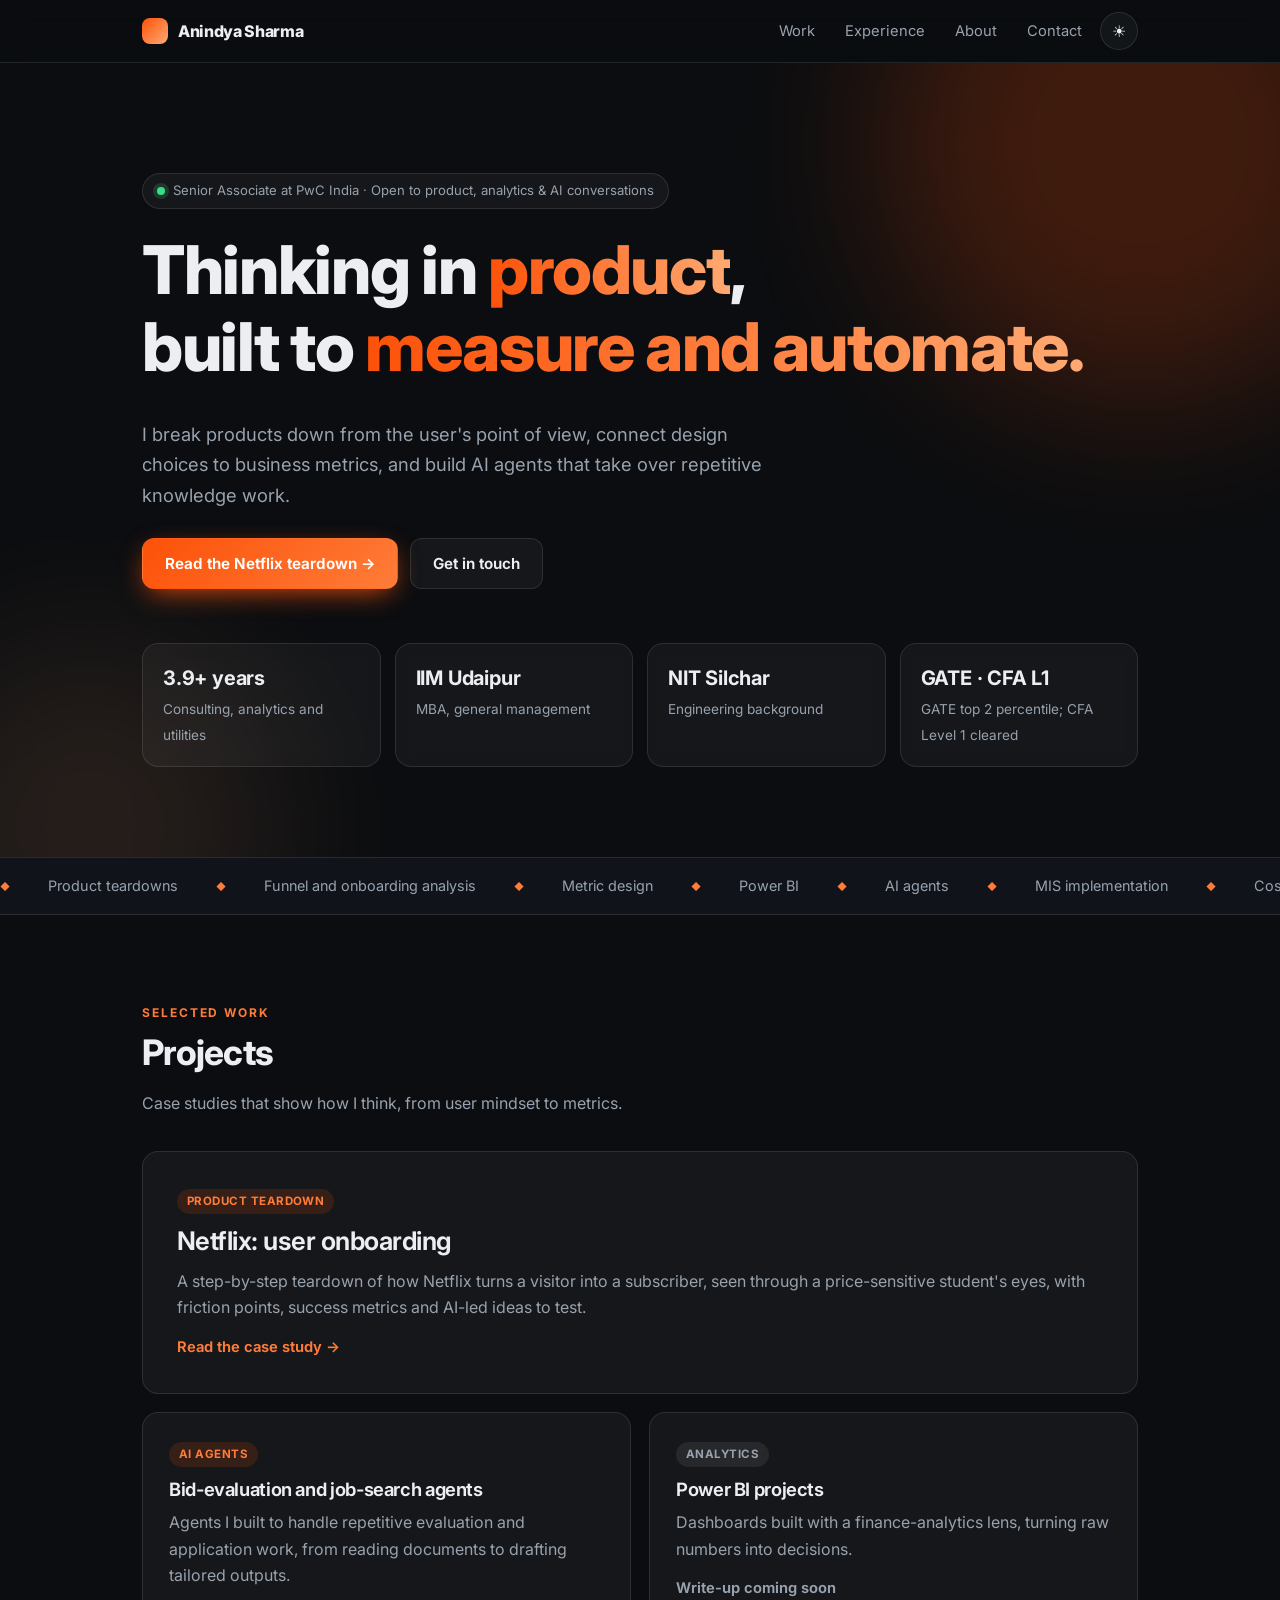
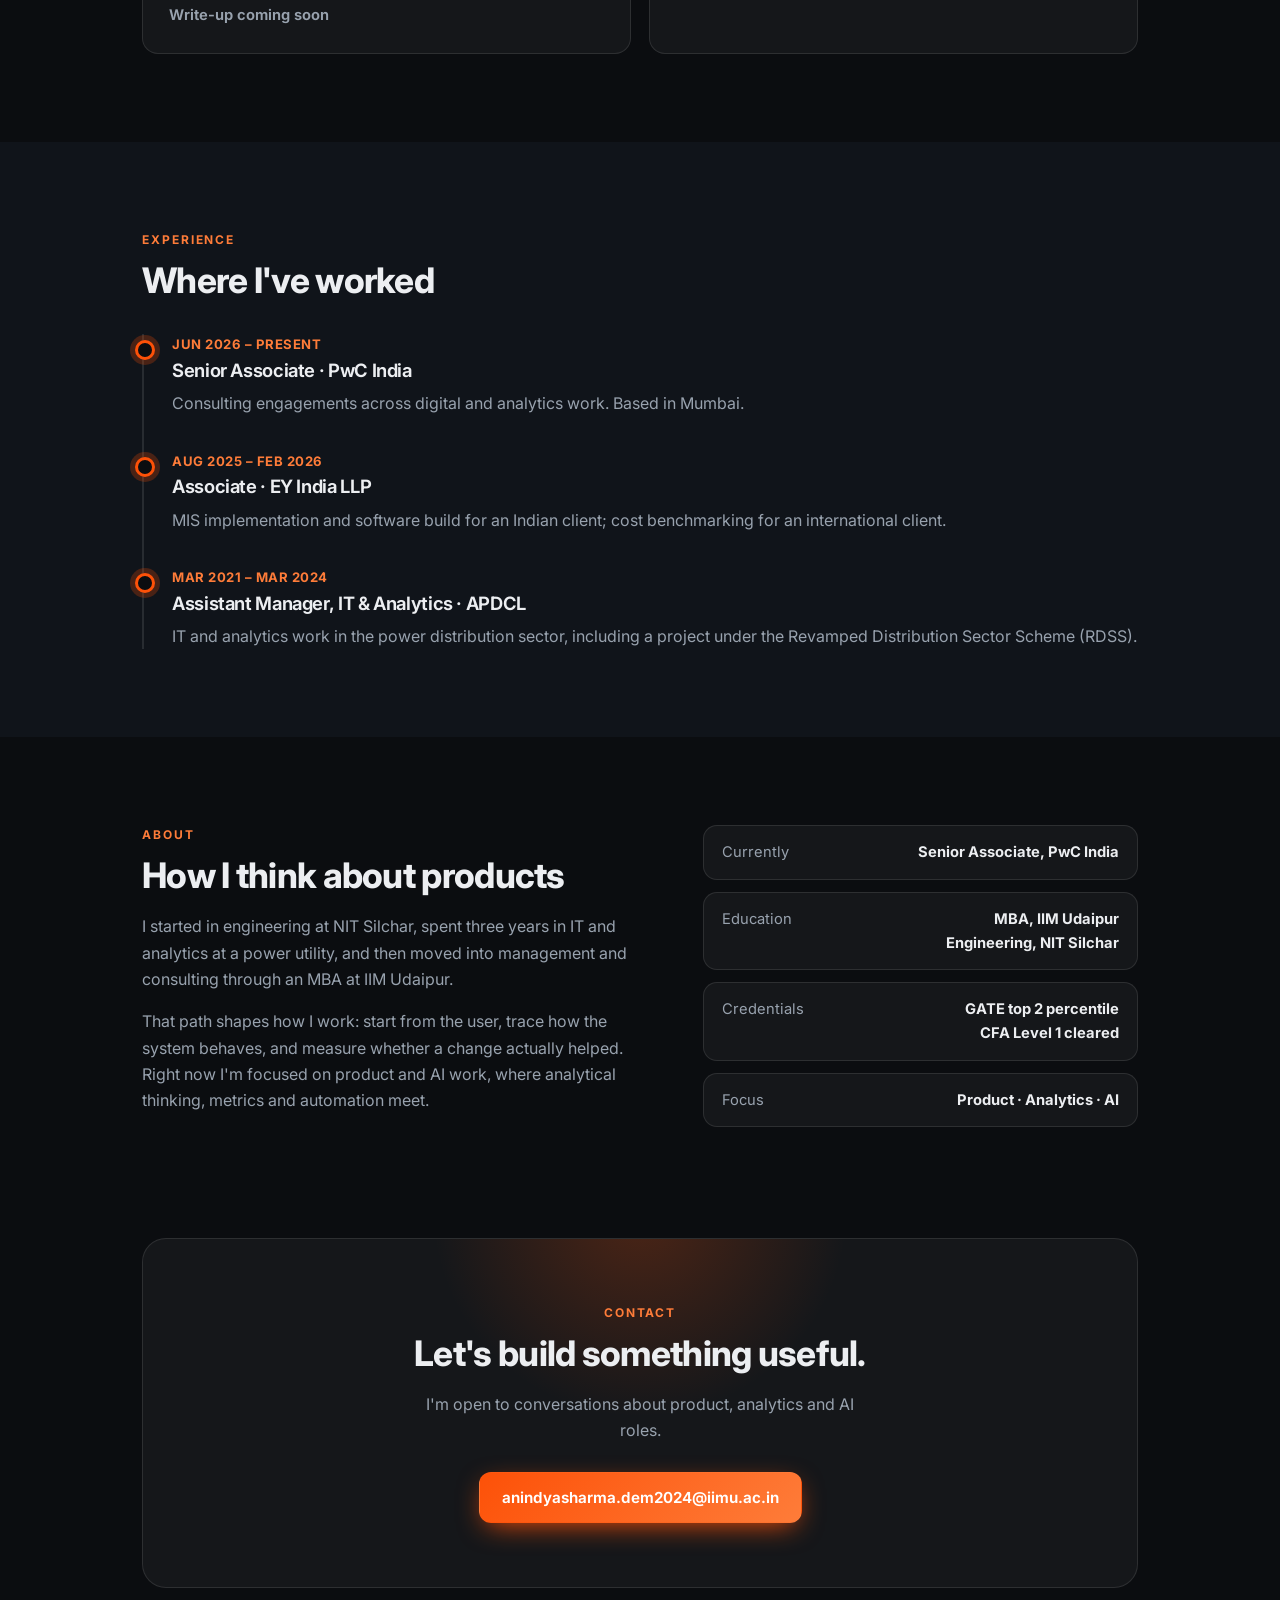
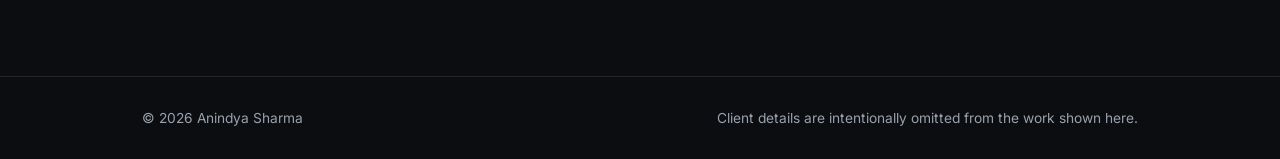
==== commit 39c8622a: "Updated V3" ====
--- a/index.html
+++ b/index.html
@@ -10,73 +10,7 @@
 <link rel="preconnect" href="https://fonts.gstatic.com" crossorigin>
 <link href="https://fonts.googleapis.com/css2?family=Inter:wght@400;500;600;700;800&display=swap" rel="stylesheet">
 <link rel="stylesheet" href="style.css">
-<script>
-(function () {
-  var d = document, r = d.documentElement;
-  r.classList.add('js');
-
-  try {
-    var saved = localStorage.getItem('theme');
-    if (saved) r.setAttribute('data-theme', saved);
-  } catch (e) {}
-
-  d.addEventListener('DOMContentLoaded', function () {
-    /* theme toggle */
-    var btn = d.getElementById('theme');
-    function paint() {
-      if (btn) btn.textContent = r.getAttribute('data-theme') === 'light' ? '\u263E' : '\u2600';
-    }
-    if (btn) {
-      paint();
-      btn.addEventListener('click', function () {
-        var next = r.getAttribute('data-theme') === 'light' ? 'dark' : 'light';
-        r.setAttribute('data-theme', next);
-        try { localStorage.setItem('theme', next); } catch (e) {}
-        paint();
-      });
-    }
-
-    /* scroll reveal */
-    var items = d.querySelectorAll('.reveal');
-    if ('IntersectionObserver' in window) {
-      var io = new IntersectionObserver(function (entries) {
-        entries.forEach(function (e) {
-          if (e.isIntersecting) { e.target.classList.add('in'); io.unobserve(e.target); }
-        });
-      }, { threshold: 0.12 });
-      items.forEach(function (el) { io.observe(el); });
-    } else {
-      items.forEach(function (el) { el.classList.add('in'); });
-    }
-
-    /* reading progress bar */
-    var bar = d.querySelector('.progress');
-    if (bar) {
-      var update = function () {
-        var h = r.scrollHeight - r.clientHeight;
-        bar.style.width = (h > 0 ? (r.scrollTop / h) * 100 : 0) + '%';
-      };
-      window.addEventListener('scroll', update, { passive: true });
-      update();
-    }
-
-    /* rotating word in hero */
-    var rot = d.getElementById('rot');
-    if (rot && !window.matchMedia('(prefers-reduced-motion: reduce)').matches) {
-      var words = ['product', 'analytics', 'AI'], i = 0;
-      setInterval(function () {
-        rot.style.opacity = 0;
-        setTimeout(function () {
-          i = (i + 1) % words.length;
-          rot.textContent = words[i];
-          rot.style.opacity = 1;
-        }, 250);
-      }, 2200);
-    }
-  });
-})();
-
-</script>
+<script src="script.js"></script>
 </head>
 <body>
 
@@ -117,8 +51,8 @@
 
   <div class="strip" aria-hidden="true">
     <div class="track">
-      <span>Product teardowns</span><span>Funnel and onboarding analysis</span><span>Metric design</span><span>PRDs</span><span>AI agents</span><span>MIS implementation</span><span>Cost benchmarking</span><span>Consulting delivery</span>
-      <span>Product teardowns</span><span>Funnel and onboarding analysis</span><span>Metric design</span><span>PRDs</span><span>AI agents</span><span>MIS implementation</span><span>Cost benchmarking</span><span>Consulting delivery</span>
+      <span>Product teardowns</span><span>Funnel and onboarding analysis</span><span>Metric design</span><span>Power BI</span><span>AI agents</span><span>MIS implementation</span><span>Cost benchmarking</span><span>Consulting delivery</span>
+      <span>Product teardowns</span><span>Funnel and onboarding analysis</span><span>Metric design</span><span>Power BI</span><span>AI agents</span><span>MIS implementation</span><span>Cost benchmarking</span><span>Consulting delivery</span>
     </div>
   </div>
 
@@ -126,7 +60,7 @@
     <div class="wrap">
       <div class="label reveal">Selected work</div>
       <h2 class="reveal">Projects</h2>
-      <p class="sub reveal">Teardowns, PRDs and product concepts that show how I think, from user mindset to metrics.</p>
+      <p class="sub reveal">Case studies that show how I think, from user mindset to metrics.</p>
       <div class="grid">
         <a class="card feature reveal" href="netflix-onboarding.html">
           <span class="tag">PRODUCT TEARDOWN</span>
@@ -134,47 +68,17 @@
           <p>A step-by-step teardown of how Netflix turns a visitor into a subscriber, seen through a price-sensitive student's eyes, with friction points, success metrics and AI-led ideas to test.</p>
           <div class="more">Read the case study &rarr;</div>
         </a>
-        <a class="card reveal" href="zepto-scheduled-delivery.html">
-          <span class="tag">PRD &middot; GROWTH</span>
-          <h3>Zepto: scheduled delivery</h3>
-          <p>An experiment-ready PRD to lift scheduled-delivery adoption among heavy users through trust guarantees, visible savings and slot flexibility.</p>
-          <div class="more">Read the case study &rarr;</div>
-        </a>
-        <a class="card reveal" href="customate.html">
-          <span class="tag">AI PRODUCT &middot; B2B</span>
-          <h3>CustoMate: AI for customs</h3>
-          <p>An AI-powered platform concept that automates customs documentation and compliance checks for importers, exporters and logistics teams.</p>
-          <div class="more">Read the case study &rarr;</div>
-        </a>
-        <a class="card reveal" href="emosphere.html">
-          <span class="tag">PRODUCT DESIGN</span>
-          <h3>EmoSphere: wellness social</h3>
-          <p>A community-first, emotionally safe social platform for young professionals, from story-led discovery to MVP scope, cold start and monetisation.</p>
-          <div class="more">Read the case study &rarr;</div>
-        </a>
-        <a class="card reveal" href="club-mahindra-teardown.html">
-          <span class="tag">PRODUCT TEARDOWN</span>
-          <h3>Club Mahindra: app teardown</h3>
-          <p>A full teardown of the Club Mahindra app: business model, competitors, personas, screen-by-screen UX critique and strategic recommendations.</p>
-          <div class="more">Read the case study &rarr;</div>
-        </a>
         <div class="card reveal">
-          <span class="tag muted">GROWTH STRATEGY</span>
-          <h3>Zomato: growth in Tier 2 &amp; 3 cities</h3>
-          <p>A product-led growth strategy for Visakhapatnam that tackles decision fatigue with mood-based and discovery-driven recommendations for tourists, students and professionals.</p>
-          <div class="more soon">Full write-up coming soon</div>
+          <span class="tag">AI AGENTS</span>
+          <h3>Bid-evaluation and job-search agents</h3>
+          <p>Agents I built to handle repetitive evaluation and application work, from reading documents to drafting tailored outputs.</p>
+          <div class="more soon">Write-up coming soon</div>
         </div>
         <div class="card reveal">
-          <span class="tag muted">DATA &amp; ANALYTICS</span>
-          <h3>ABC Corp: data platform transformation</h3>
-          <p>An end-to-end data and analytics transformation for a global car rental company: a scalable cloud data platform to break silos and enable real-time insights and ML.</p>
-          <div class="more soon">Full write-up coming soon</div>
-        </div>
-        <div class="card reveal">
-          <span class="tag muted">AI AGENTS</span>
-          <h3>Bid-evaluation and job-search agents</h3>
-          <p>Agents I built to handle repetitive evaluation and application work, from reading documents to drafting tailored outputs.</p>
-          <div class="more soon">Full write-up coming soon</div>
+          <span class="tag muted">ANALYTICS</span>
+          <h3>Power BI projects</h3>
+          <p>Dashboards built with a finance-analytics lens, turning raw numbers into decisions.</p>
+          <div class="more soon">Write-up coming soon</div>
         </div>
       </div>
     </div>
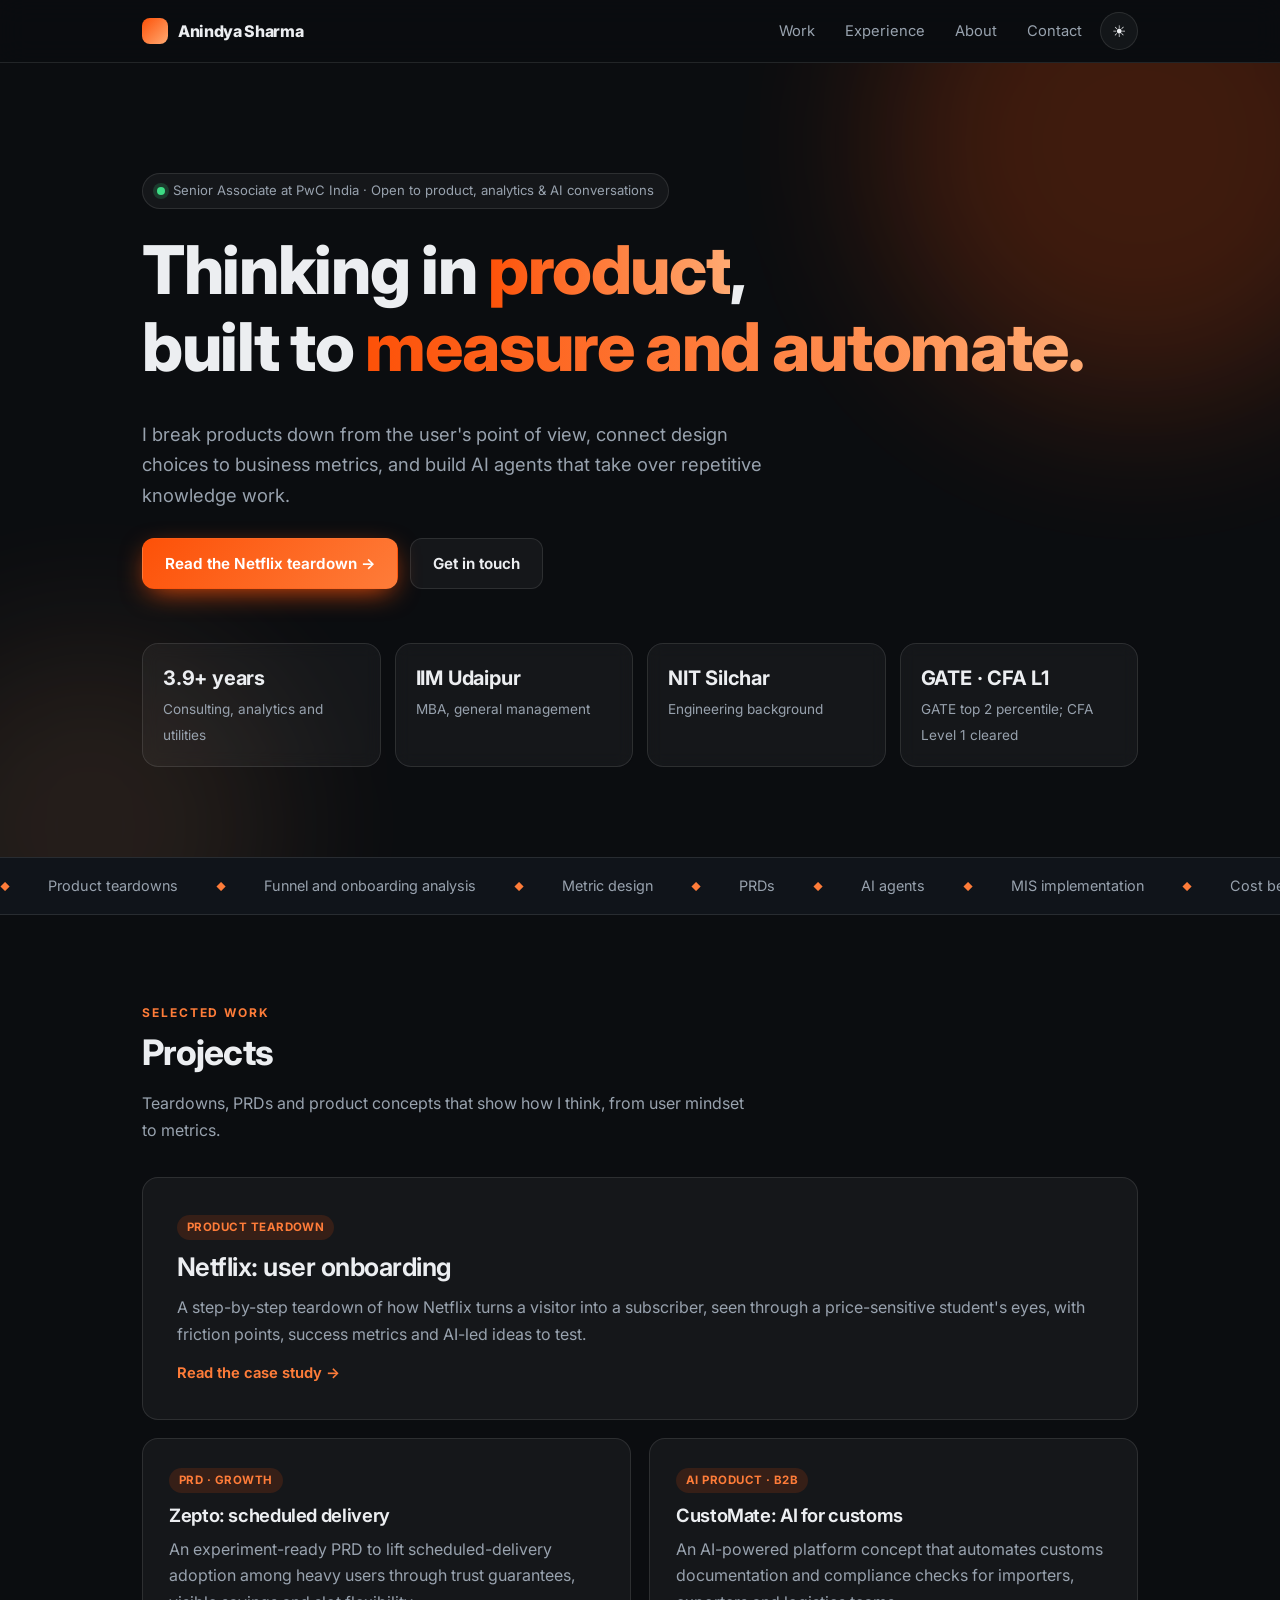
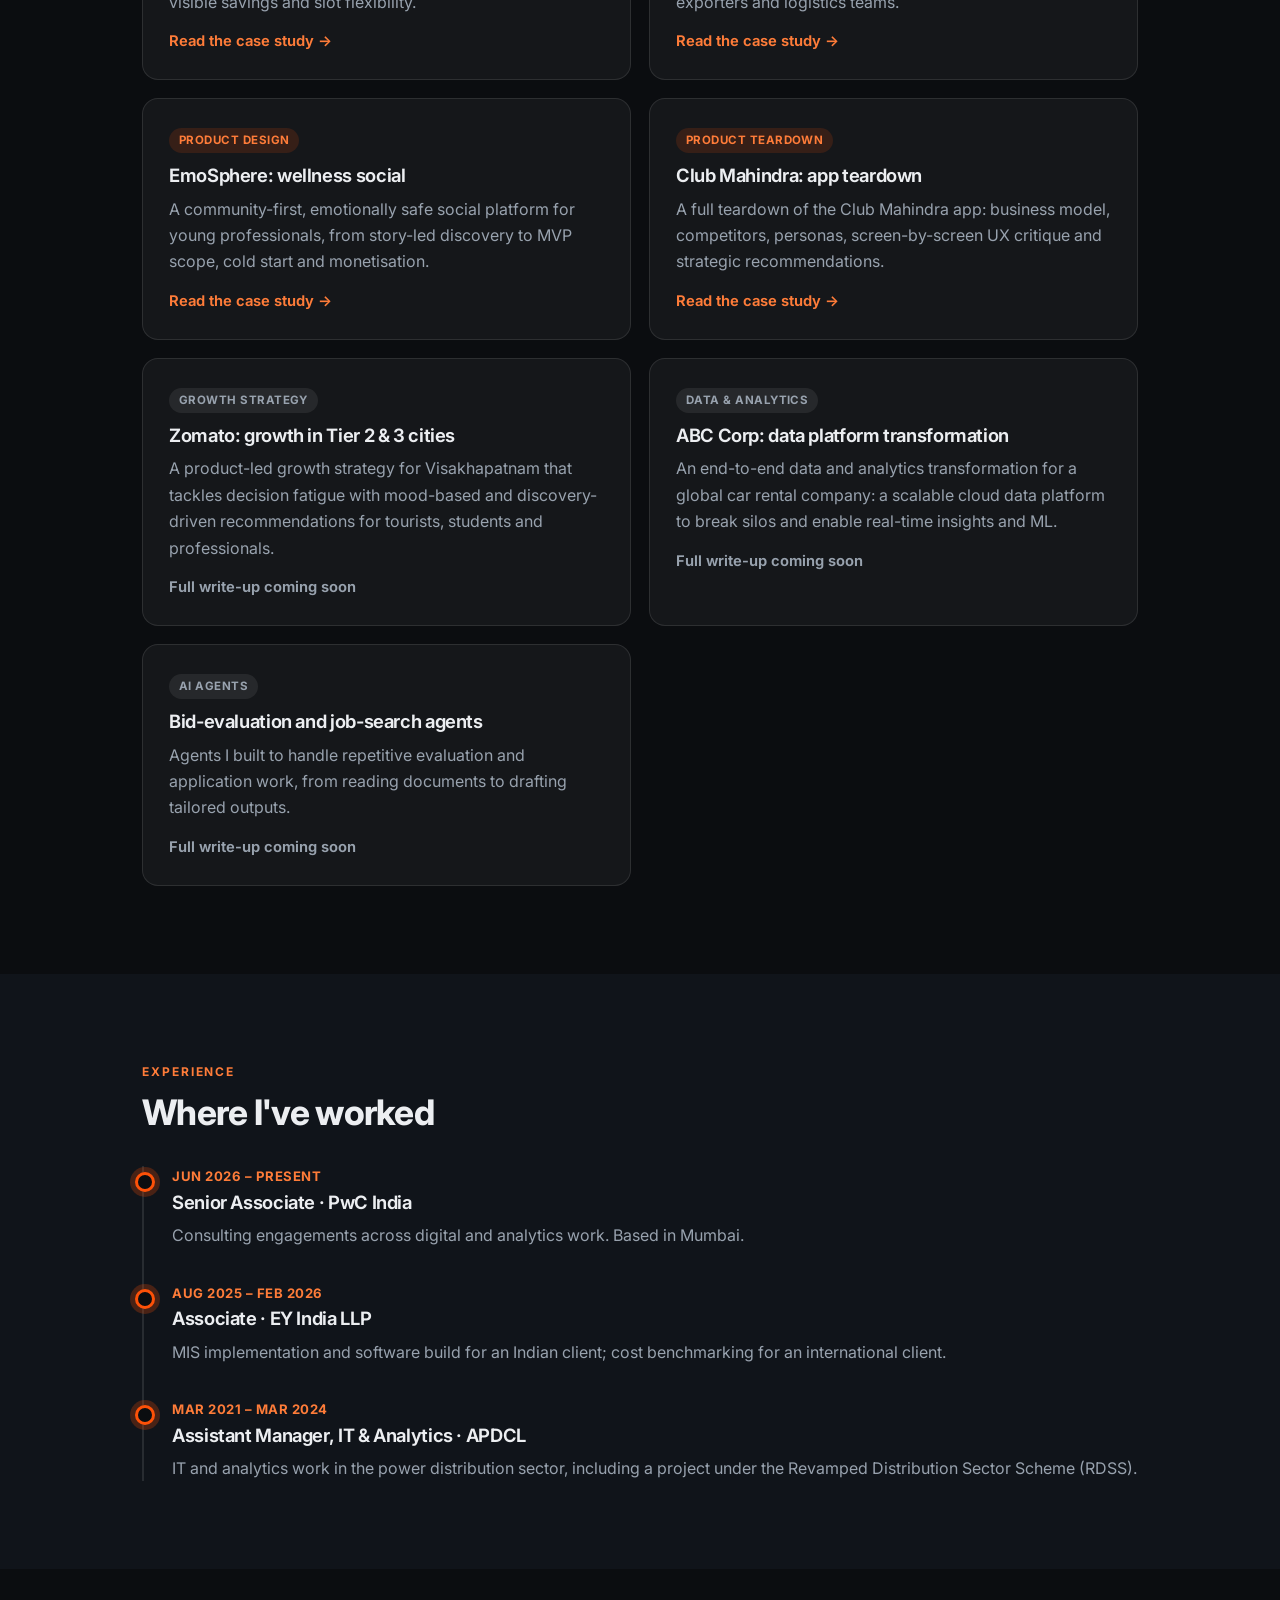
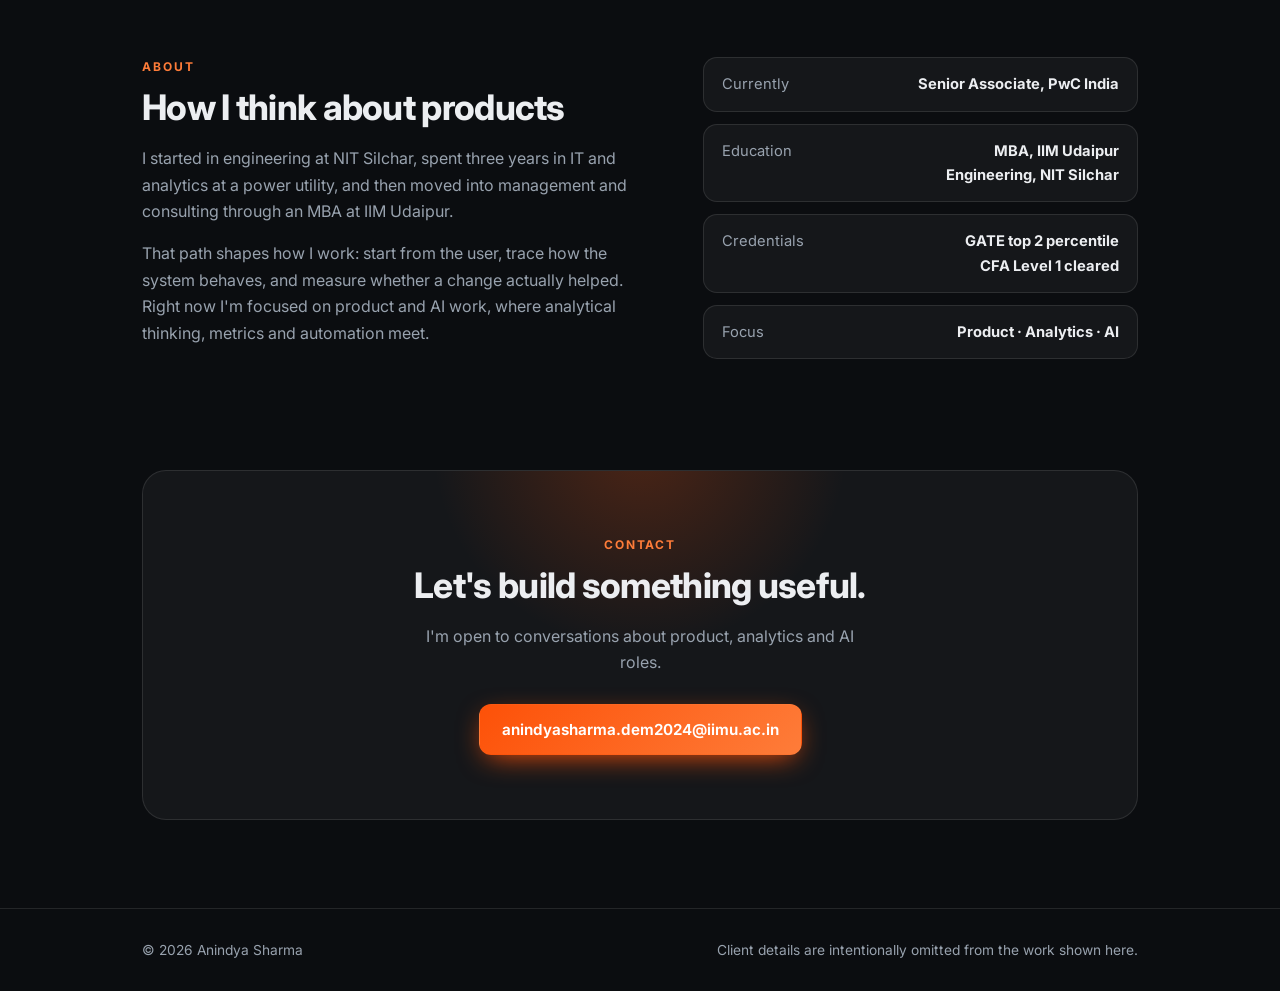
==== commit 957b8886: "Updated style" ====
--- a/index.html
+++ b/index.html
@@ -10,7 +10,73 @@
 <link rel="preconnect" href="https://fonts.gstatic.com" crossorigin>
 <link href="https://fonts.googleapis.com/css2?family=Inter:wght@400;500;600;700;800&display=swap" rel="stylesheet">
 <link rel="stylesheet" href="style.css">
-<script src="script.js"></script>
+<script>
+(function () {
+  var d = document, r = d.documentElement;
+  r.classList.add('js');
+
+  try {
+    var saved = localStorage.getItem('theme');
+    if (saved) r.setAttribute('data-theme', saved);
+  } catch (e) {}
+
+  d.addEventListener('DOMContentLoaded', function () {
+    /* theme toggle */
+    var btn = d.getElementById('theme');
+    function paint() {
+      if (btn) btn.textContent = r.getAttribute('data-theme') === 'light' ? '\u263E' : '\u2600';
+    }
+    if (btn) {
+      paint();
+      btn.addEventListener('click', function () {
+        var next = r.getAttribute('data-theme') === 'light' ? 'dark' : 'light';
+        r.setAttribute('data-theme', next);
+        try { localStorage.setItem('theme', next); } catch (e) {}
+        paint();
+      });
+    }
+
+    /* scroll reveal */
+    var items = d.querySelectorAll('.reveal');
+    if ('IntersectionObserver' in window) {
+      var io = new IntersectionObserver(function (entries) {
+        entries.forEach(function (e) {
+          if (e.isIntersecting) { e.target.classList.add('in'); io.unobserve(e.target); }
+        });
+      }, { threshold: 0.12 });
+      items.forEach(function (el) { io.observe(el); });
+    } else {
+      items.forEach(function (el) { el.classList.add('in'); });
+    }
+
+    /* reading progress bar */
+    var bar = d.querySelector('.progress');
+    if (bar) {
+      var update = function () {
+        var h = r.scrollHeight - r.clientHeight;
+        bar.style.width = (h > 0 ? (r.scrollTop / h) * 100 : 0) + '%';
+      };
+      window.addEventListener('scroll', update, { passive: true });
+      update();
+    }
+
+    /* rotating word in hero */
+    var rot = d.getElementById('rot');
+    if (rot && !window.matchMedia('(prefers-reduced-motion: reduce)').matches) {
+      var words = ['product', 'analytics', 'AI'], i = 0;
+      setInterval(function () {
+        rot.style.opacity = 0;
+        setTimeout(function () {
+          i = (i + 1) % words.length;
+          rot.textContent = words[i];
+          rot.style.opacity = 1;
+        }, 250);
+      }, 2200);
+    }
+  });
+})();
+
+</script>
 </head>
 <body>
 
@@ -51,8 +117,8 @@
 
   <div class="strip" aria-hidden="true">
     <div class="track">
-      <span>Product teardowns</span><span>Funnel and onboarding analysis</span><span>Metric design</span><span>Power BI</span><span>AI agents</span><span>MIS implementation</span><span>Cost benchmarking</span><span>Consulting delivery</span>
-      <span>Product teardowns</span><span>Funnel and onboarding analysis</span><span>Metric design</span><span>Power BI</span><span>AI agents</span><span>MIS implementation</span><span>Cost benchmarking</span><span>Consulting delivery</span>
+      <span>Product teardowns</span><span>Funnel and onboarding analysis</span><span>Metric design</span><span>PRDs</span><span>AI agents</span><span>MIS implementation</span><span>Cost benchmarking</span><span>Consulting delivery</span>
+      <span>Product teardowns</span><span>Funnel and onboarding analysis</span><span>Metric design</span><span>PRDs</span><span>AI agents</span><span>MIS implementation</span><span>Cost benchmarking</span><span>Consulting delivery</span>
     </div>
   </div>
 
@@ -60,7 +126,7 @@
     <div class="wrap">
       <div class="label reveal">Selected work</div>
       <h2 class="reveal">Projects</h2>
-      <p class="sub reveal">Case studies that show how I think, from user mindset to metrics.</p>
+      <p class="sub reveal">Teardowns, PRDs and product concepts that show how I think, from user mindset to metrics.</p>
       <div class="grid">
         <a class="card feature reveal" href="netflix-onboarding.html">
           <span class="tag">PRODUCT TEARDOWN</span>
@@ -68,17 +134,47 @@
           <p>A step-by-step teardown of how Netflix turns a visitor into a subscriber, seen through a price-sensitive student's eyes, with friction points, success metrics and AI-led ideas to test.</p>
           <div class="more">Read the case study &rarr;</div>
         </a>
+        <a class="card reveal" href="zepto-scheduled-delivery.html">
+          <span class="tag">PRD &middot; GROWTH</span>
+          <h3>Zepto: scheduled delivery</h3>
+          <p>An experiment-ready PRD to lift scheduled-delivery adoption among heavy users through trust guarantees, visible savings and slot flexibility.</p>
+          <div class="more">Read the case study &rarr;</div>
+        </a>
+        <a class="card reveal" href="customate.html">
+          <span class="tag">AI PRODUCT &middot; B2B</span>
+          <h3>CustoMate: AI for customs</h3>
+          <p>An AI-powered platform concept that automates customs documentation and compliance checks for importers, exporters and logistics teams.</p>
+          <div class="more">Read the case study &rarr;</div>
+        </a>
+        <a class="card reveal" href="emosphere.html">
+          <span class="tag">PRODUCT DESIGN</span>
+          <h3>EmoSphere: wellness social</h3>
+          <p>A community-first, emotionally safe social platform for young professionals, from story-led discovery to MVP scope, cold start and monetisation.</p>
+          <div class="more">Read the case study &rarr;</div>
+        </a>
+        <a class="card reveal" href="club-mahindra-teardown.html">
+          <span class="tag">PRODUCT TEARDOWN</span>
+          <h3>Club Mahindra: app teardown</h3>
+          <p>A full teardown of the Club Mahindra app: business model, competitors, personas, screen-by-screen UX critique and strategic recommendations.</p>
+          <div class="more">Read the case study &rarr;</div>
+        </a>
         <div class="card reveal">
-          <span class="tag">AI AGENTS</span>
+          <span class="tag muted">GROWTH STRATEGY</span>
+          <h3>Zomato: growth in Tier 2 &amp; 3 cities</h3>
+          <p>A product-led growth strategy for Visakhapatnam that tackles decision fatigue with mood-based and discovery-driven recommendations for tourists, students and professionals.</p>
+          <div class="more soon">Full write-up coming soon</div>
+        </div>
+        <div class="card reveal">
+          <span class="tag muted">DATA &amp; ANALYTICS</span>
+          <h3>ABC Corp: data platform transformation</h3>
+          <p>An end-to-end data and analytics transformation for a global car rental company: a scalable cloud data platform to break silos and enable real-time insights and ML.</p>
+          <div class="more soon">Full write-up coming soon</div>
+        </div>
+        <div class="card reveal">
+          <span class="tag muted">AI AGENTS</span>
           <h3>Bid-evaluation and job-search agents</h3>
           <p>Agents I built to handle repetitive evaluation and application work, from reading documents to drafting tailored outputs.</p>
-          <div class="more soon">Write-up coming soon</div>
-        </div>
-        <div class="card reveal">
-          <span class="tag muted">ANALYTICS</span>
-          <h3>Power BI projects</h3>
-          <p>Dashboards built with a finance-analytics lens, turning raw numbers into decisions.</p>
-          <div class="more soon">Write-up coming soon</div>
+          <div class="more soon">Full write-up coming soon</div>
         </div>
       </div>
     </div>
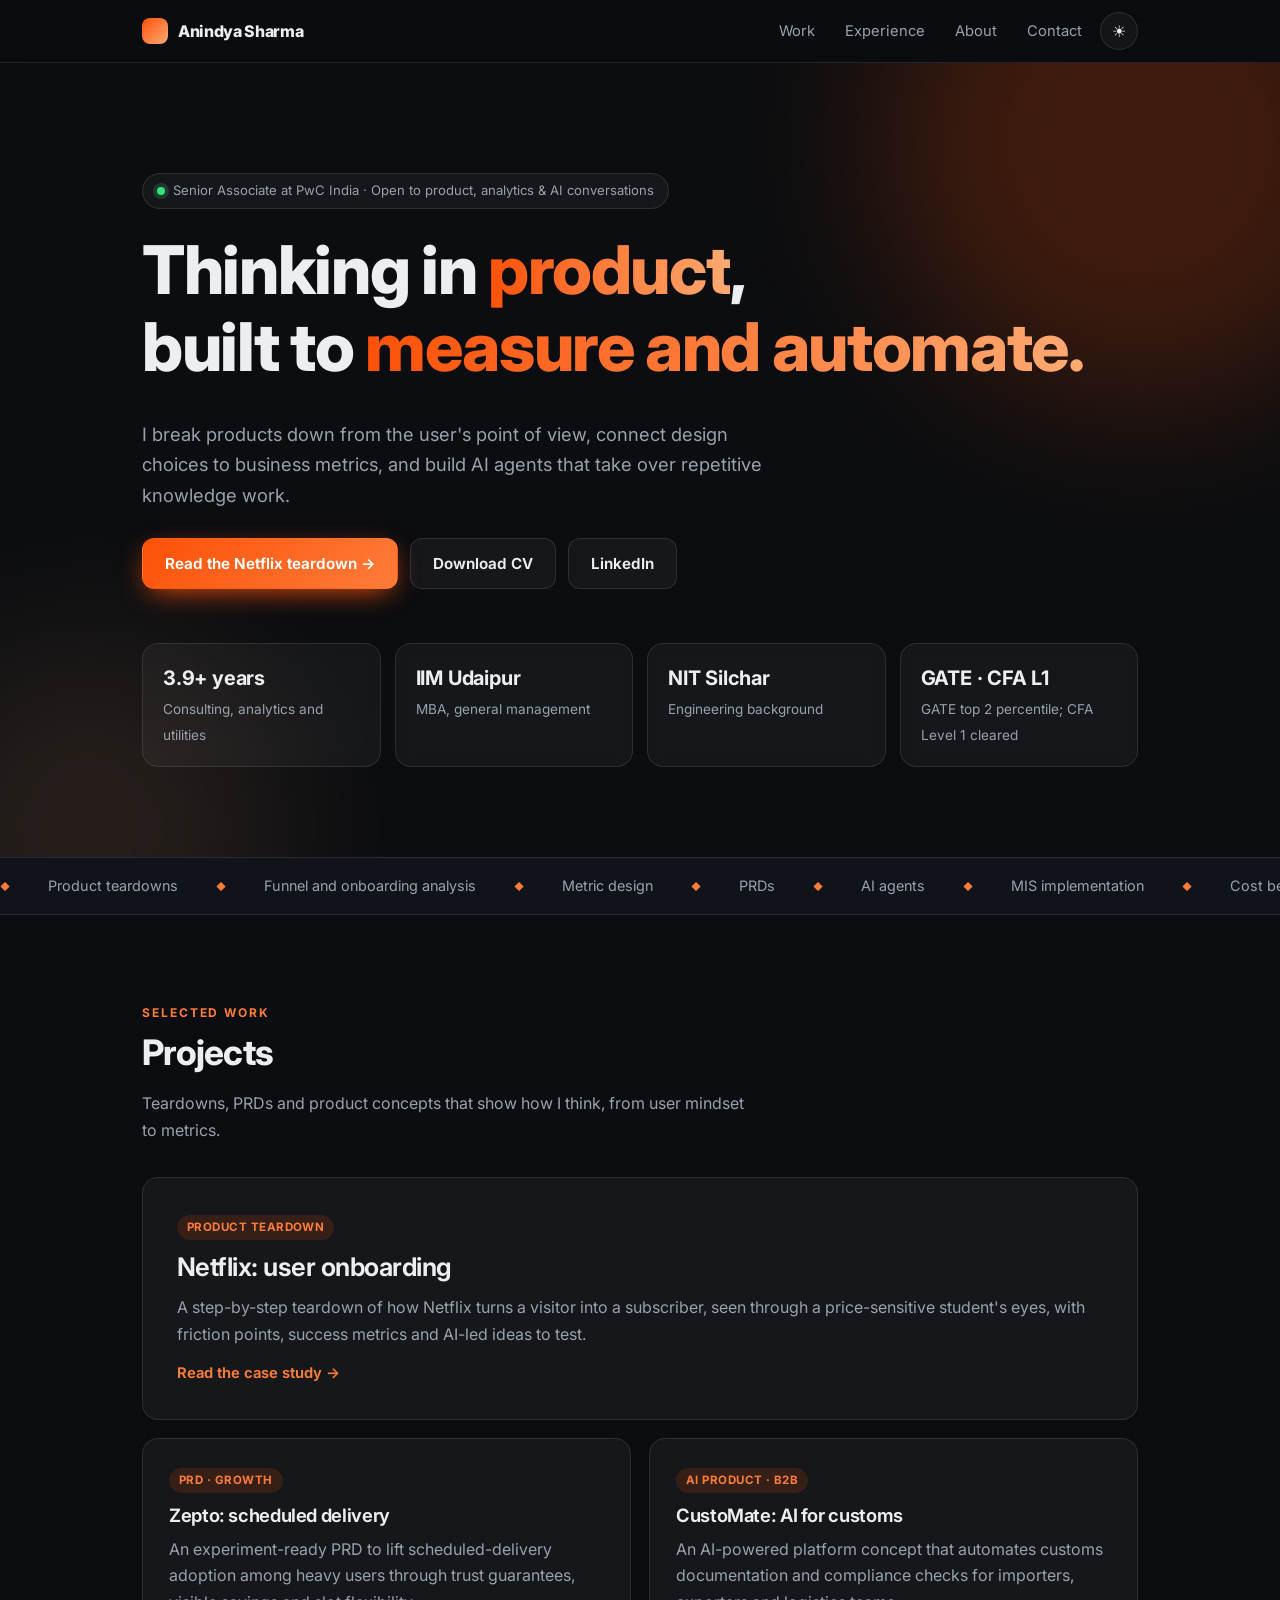
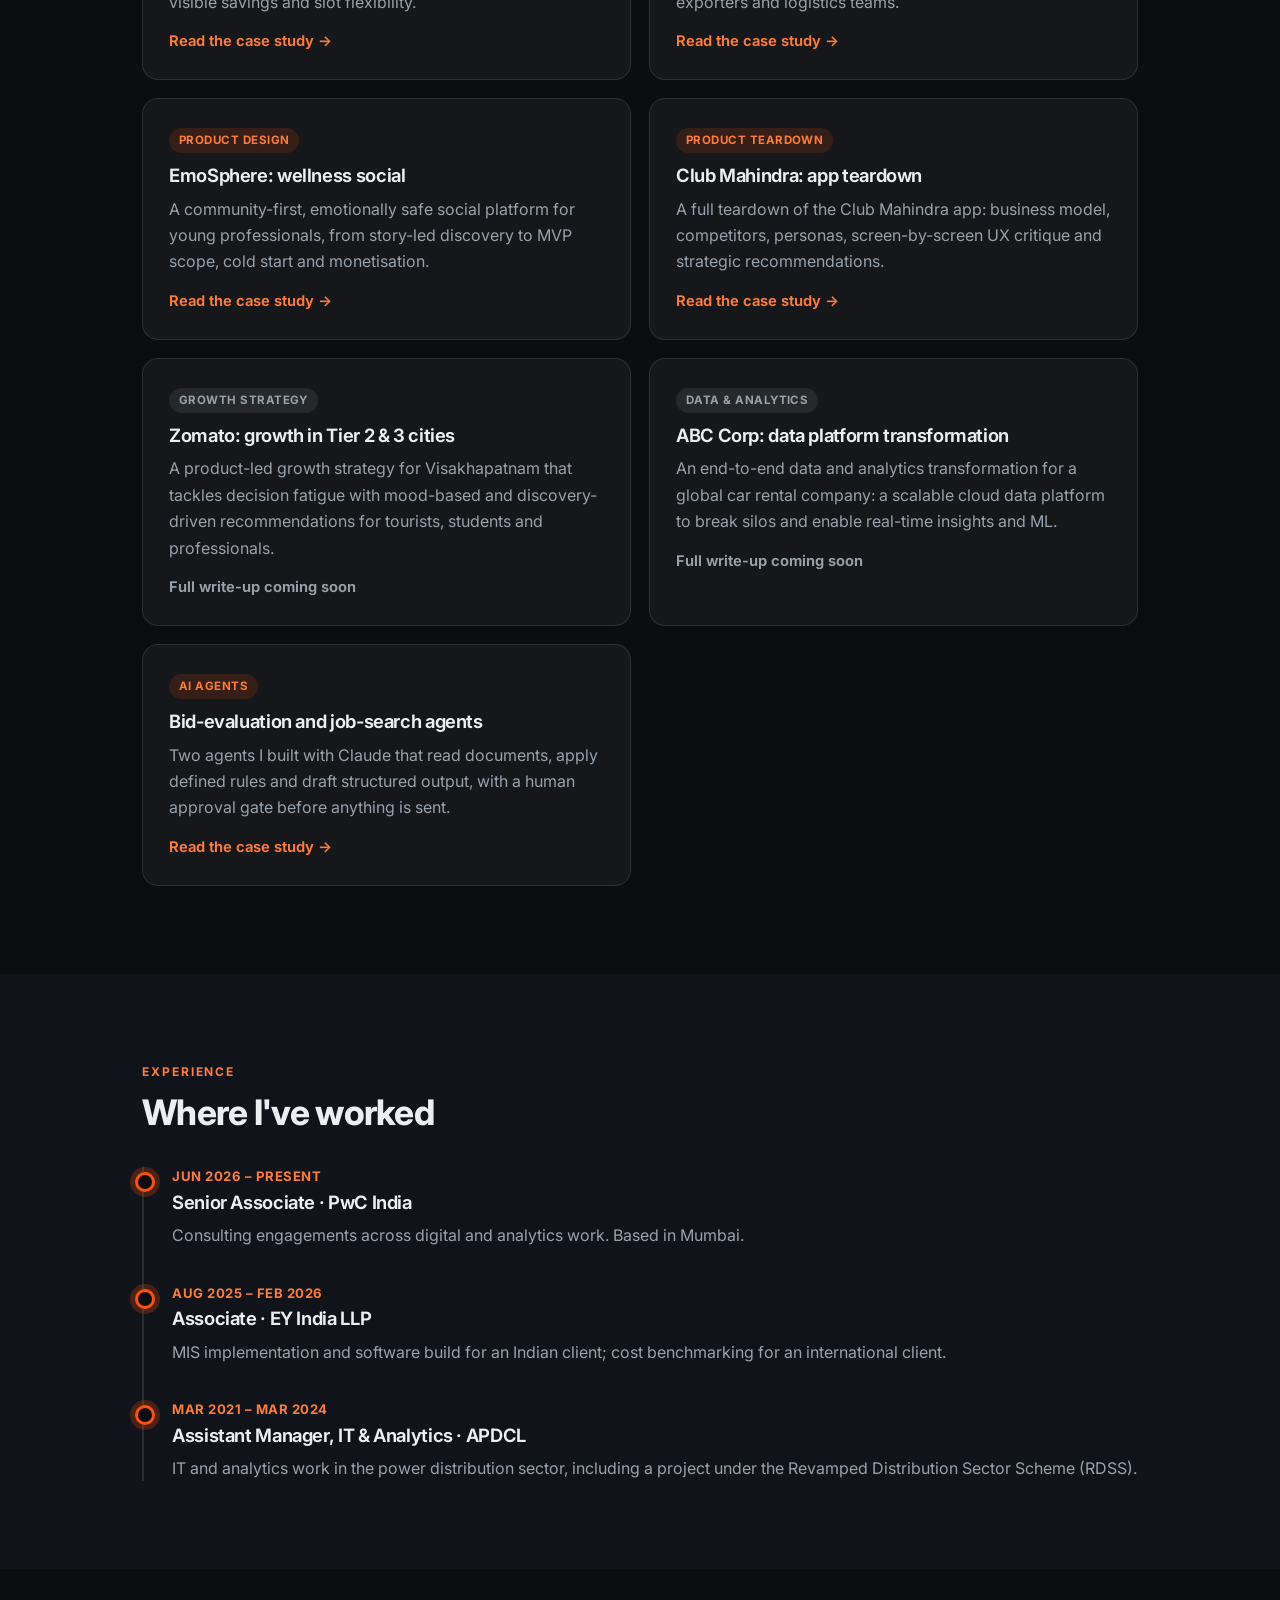
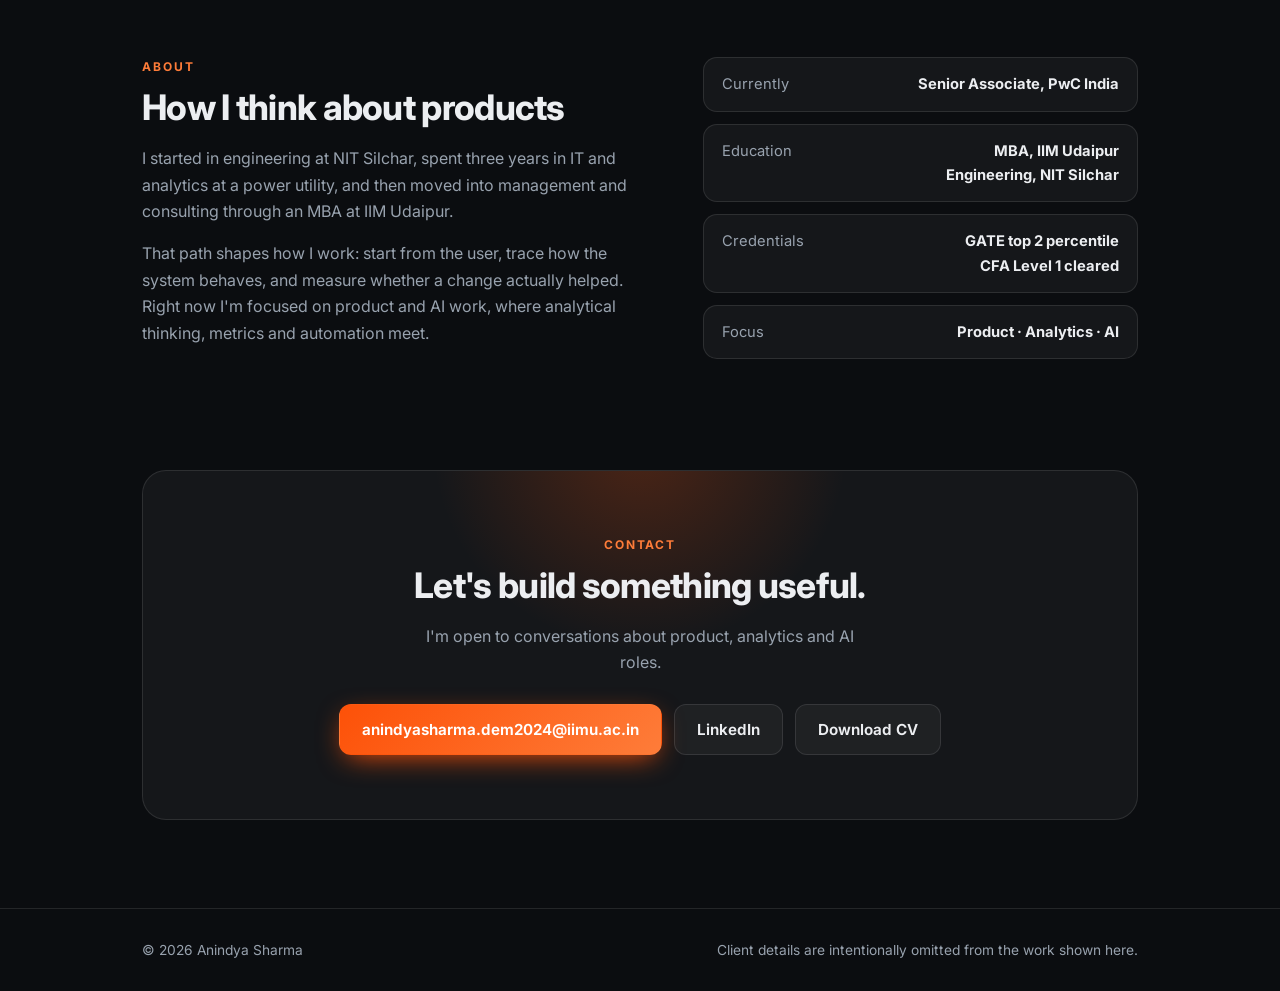
==== commit 601014fd: "Uodated with Ai agents cases" ====
--- a/index.html
+++ b/index.html
@@ -104,7 +104,8 @@
       <p class="lead">I break products down from the user's point of view, connect design choices to business metrics, and build AI agents that take over repetitive knowledge work.</p>
       <div class="btns">
         <a class="btn primary" href="netflix-onboarding.html">Read the Netflix teardown &rarr;</a>
-        <a class="btn ghost" href="#contact">Get in touch</a>
+        <a class="btn ghost" href="Anindya_Sharma_CV.pdf" target="_blank" rel="noopener">Download CV</a>
+        <a class="btn ghost" href="https://www.linkedin.com/in/sharma-anindya/" target="_blank" rel="noopener">LinkedIn</a>
       </div>
       <div class="stats">
         <div class="stat"><b>3.9+ years</b><span>Consulting, analytics and utilities</span></div>
@@ -170,12 +171,12 @@
           <p>An end-to-end data and analytics transformation for a global car rental company: a scalable cloud data platform to break silos and enable real-time insights and ML.</p>
           <div class="more soon">Full write-up coming soon</div>
         </div>
-        <div class="card reveal">
-          <span class="tag muted">AI AGENTS</span>
+        <a class="card reveal" href="ai-agents.html">
+          <span class="tag">AI AGENTS</span>
           <h3>Bid-evaluation and job-search agents</h3>
-          <p>Agents I built to handle repetitive evaluation and application work, from reading documents to drafting tailored outputs.</p>
-          <div class="more soon">Full write-up coming soon</div>
-        </div>
+          <p>Two agents I built with Claude that read documents, apply defined rules and draft structured output, with a human approval gate before anything is sent.</p>
+          <div class="more">Read the case study &rarr;</div>
+        </a>
       </div>
     </div>
   </section>
@@ -229,6 +230,8 @@
         <p>I'm open to conversations about product, analytics and AI roles.</p>
         <div class="btns">
           <a class="btn primary" href="mailto:anindyasharma.dem2024@iimu.ac.in">anindyasharma.dem2024@iimu.ac.in</a>
+          <a class="btn ghost" href="https://www.linkedin.com/in/sharma-anindya/" target="_blank" rel="noopener">LinkedIn</a>
+          <a class="btn ghost" href="Anindya_Sharma_CV.pdf" target="_blank" rel="noopener">Download CV</a>
         </div>
       </div>
     </div>
